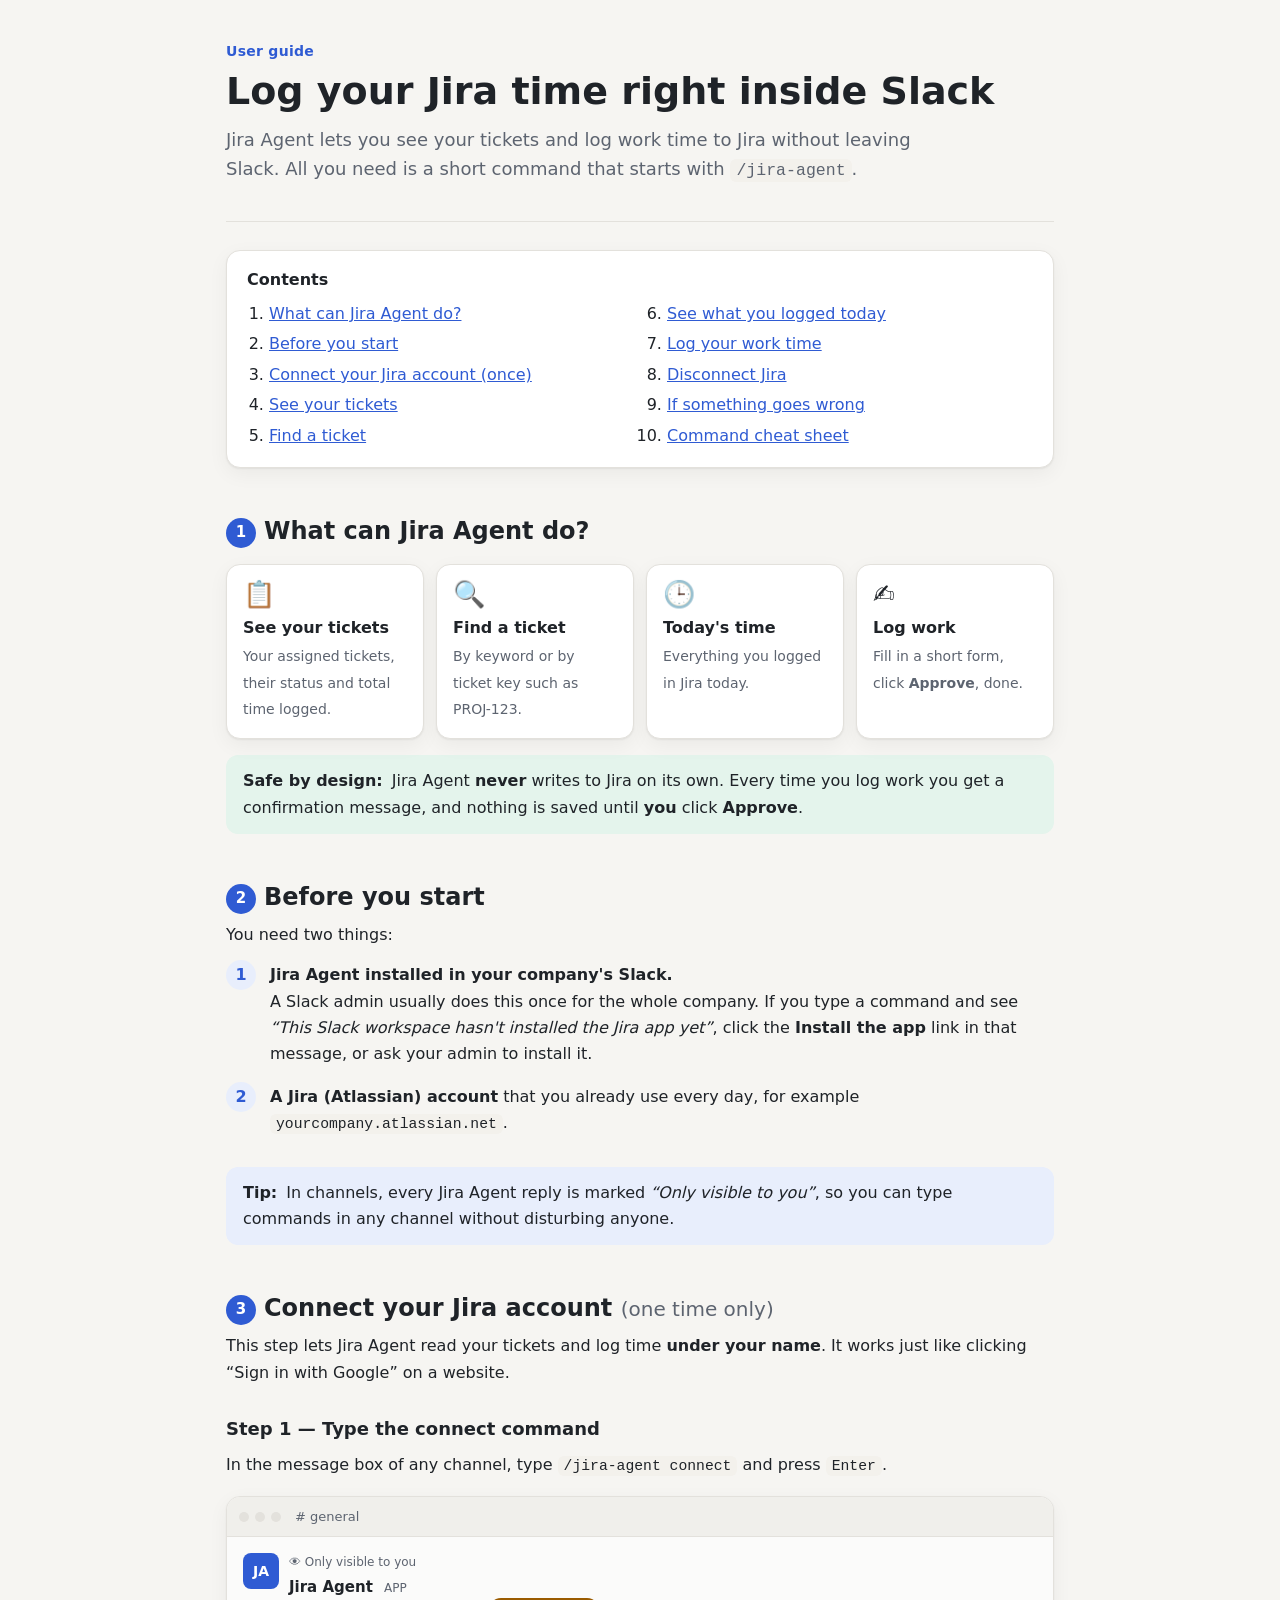
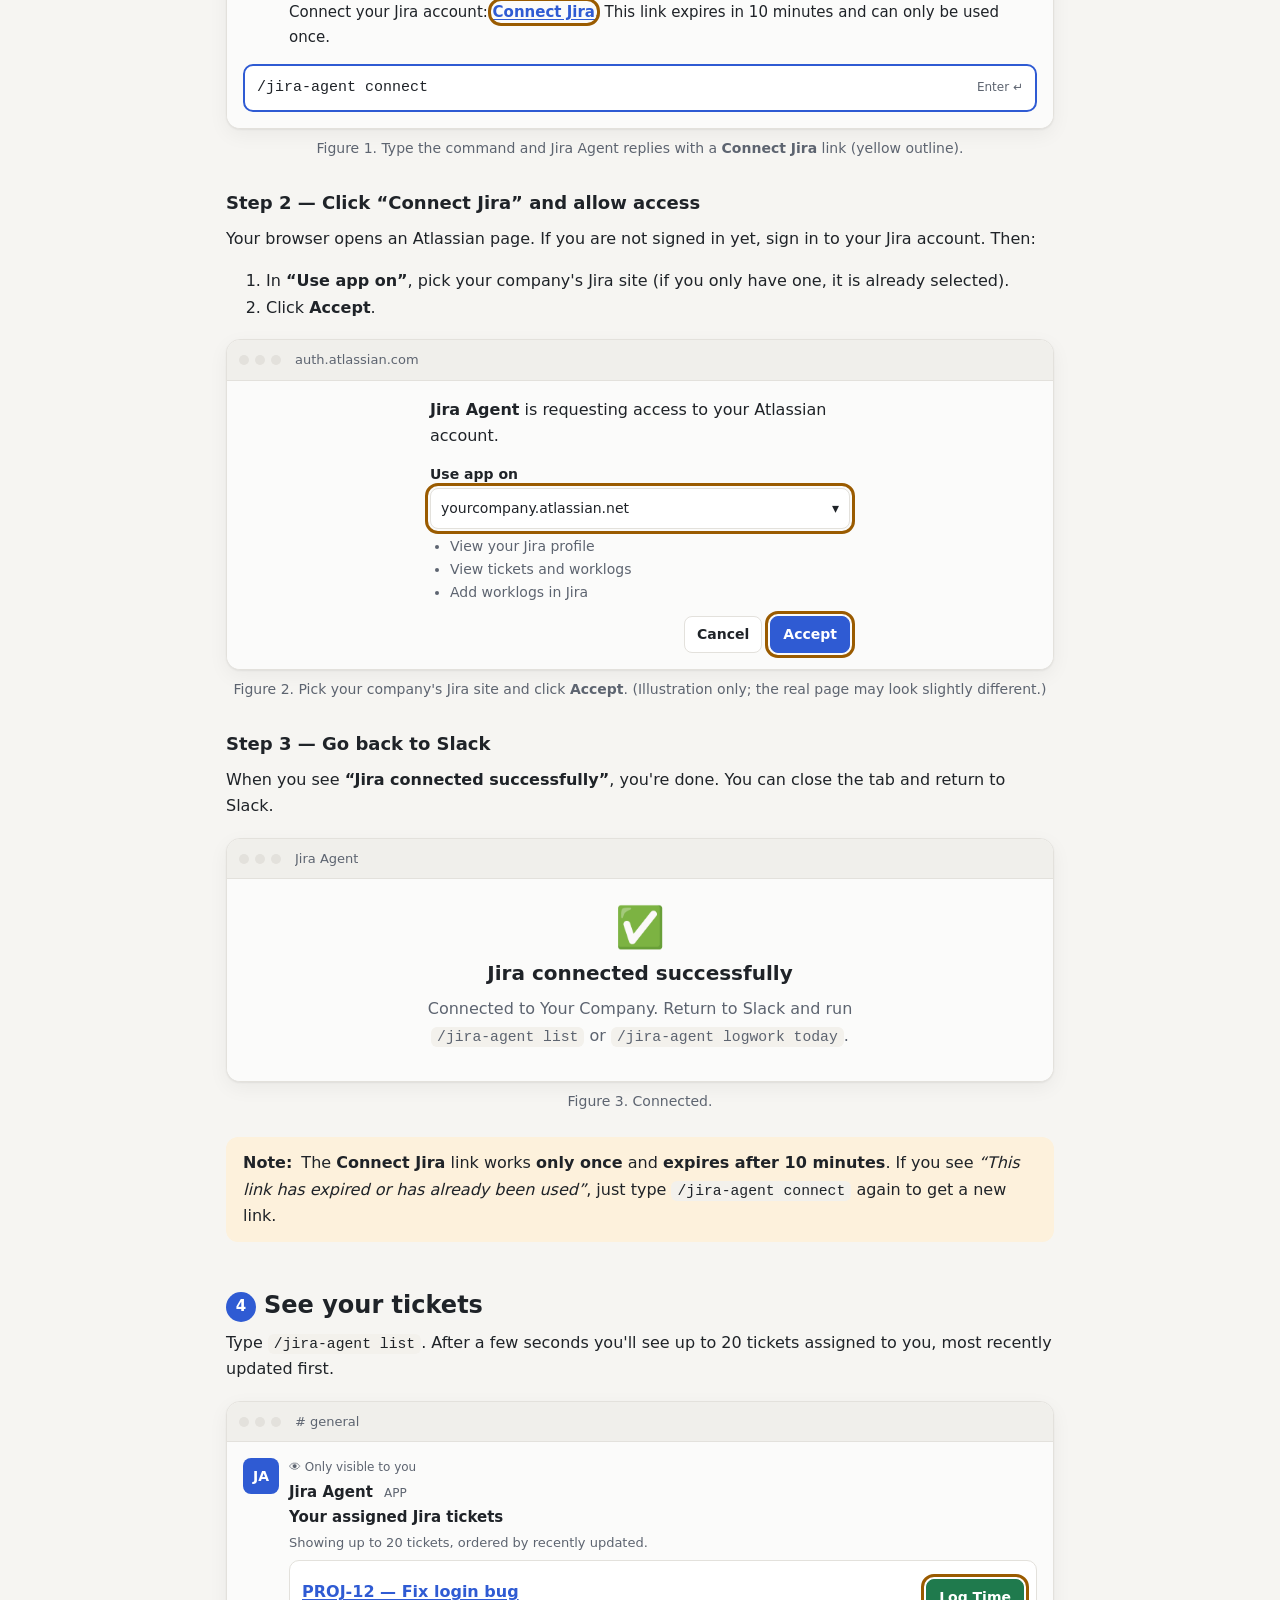
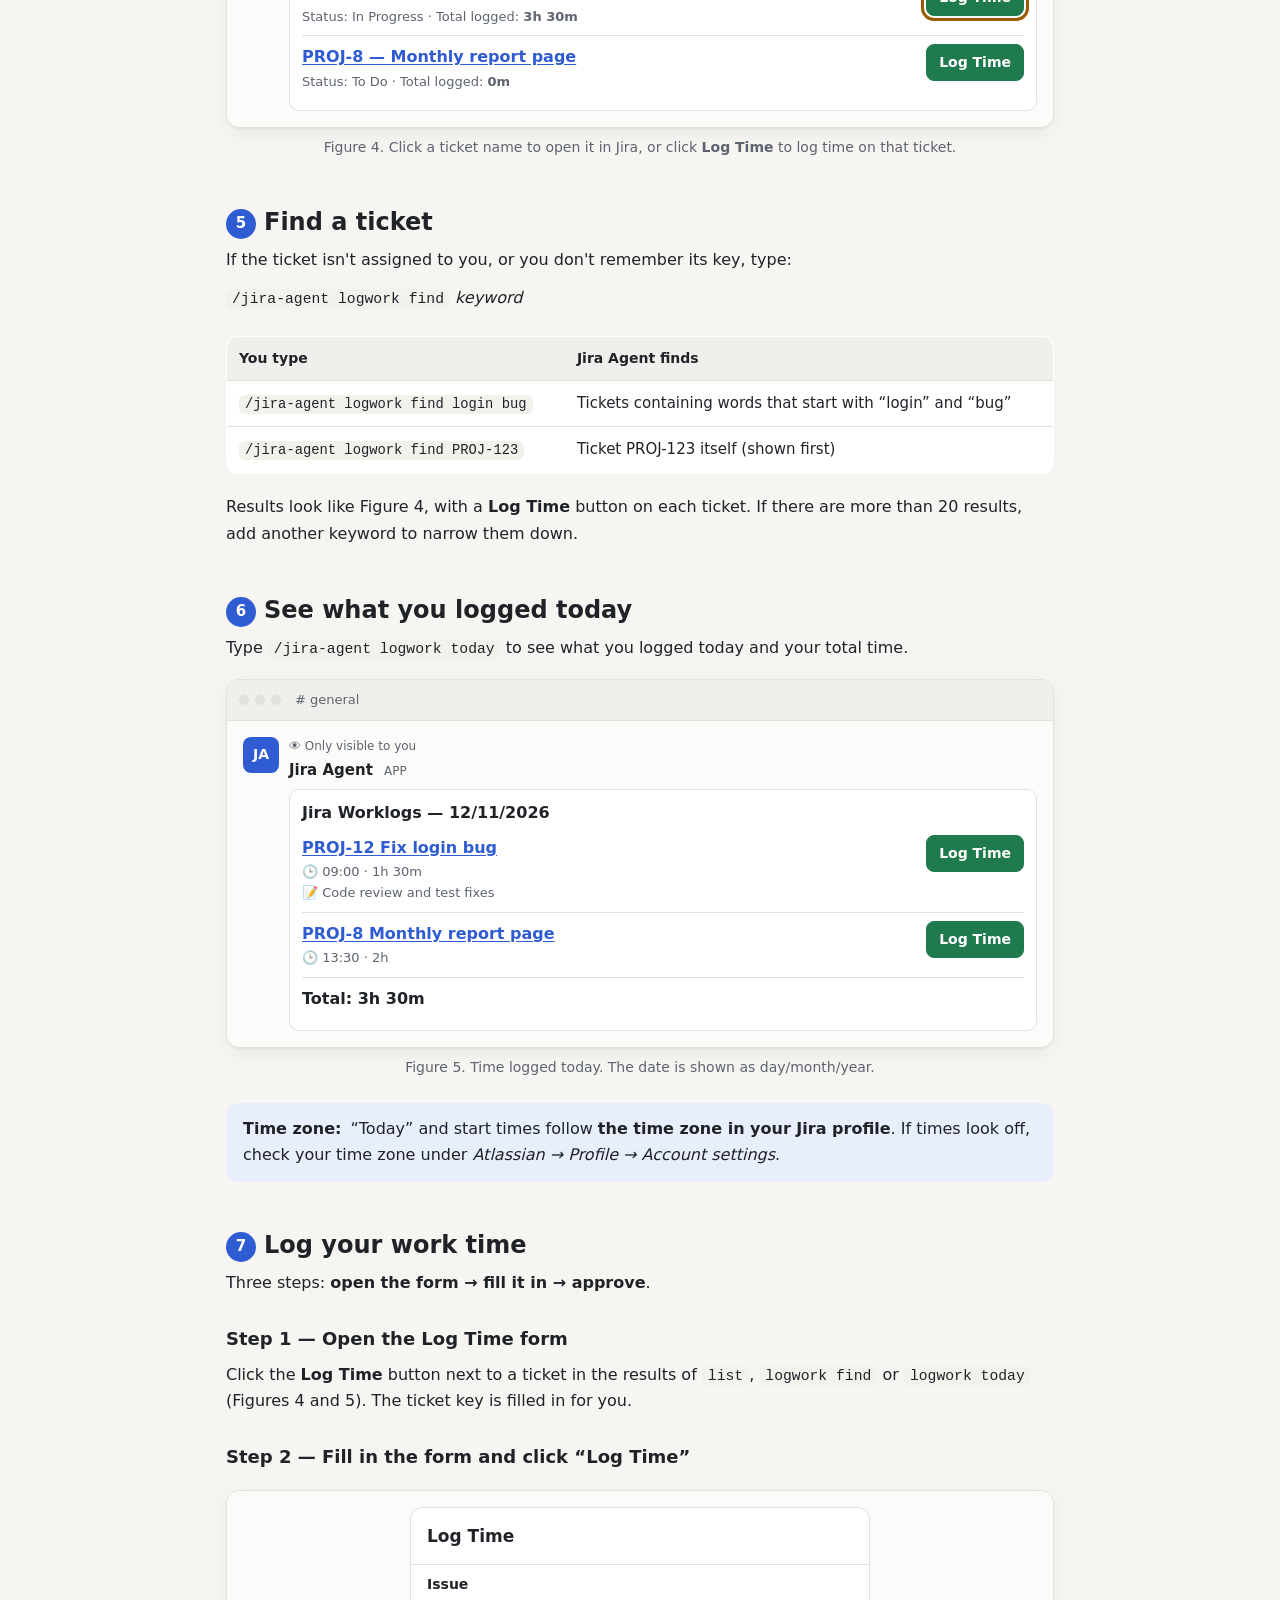
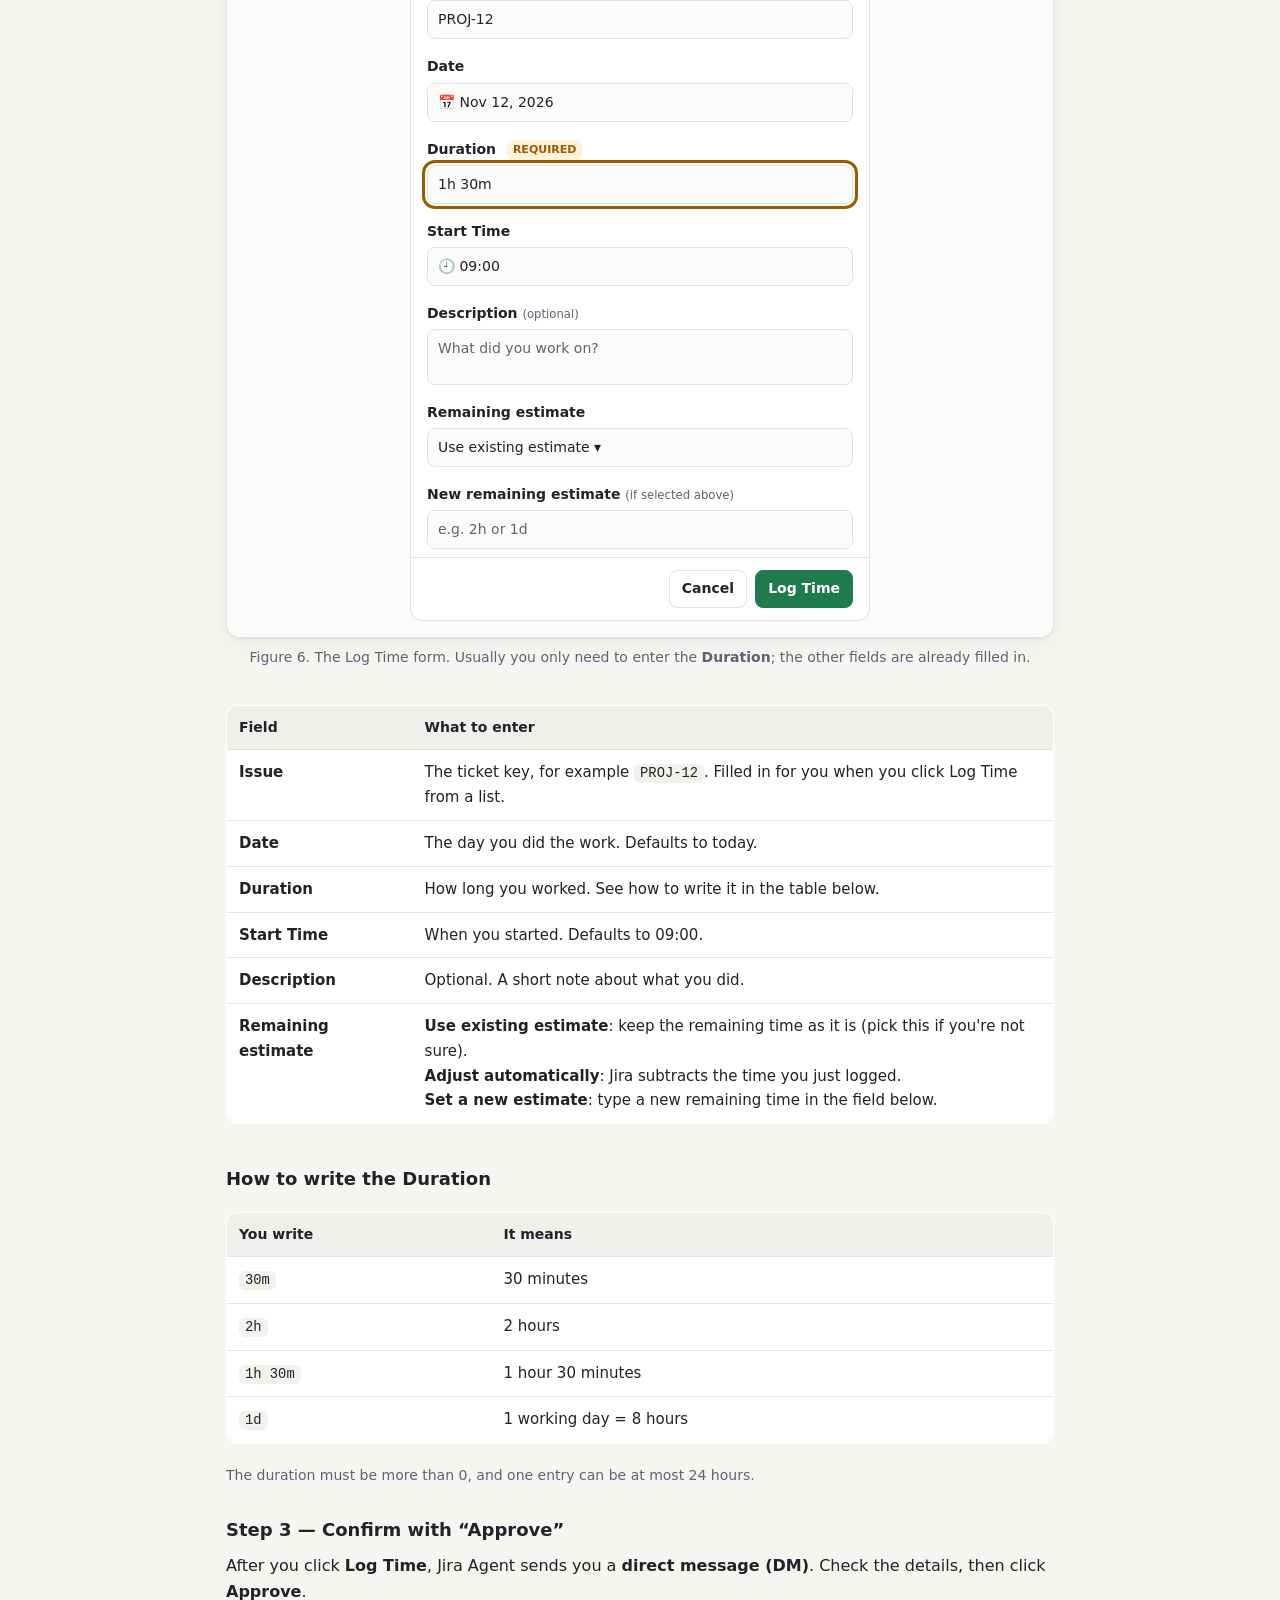
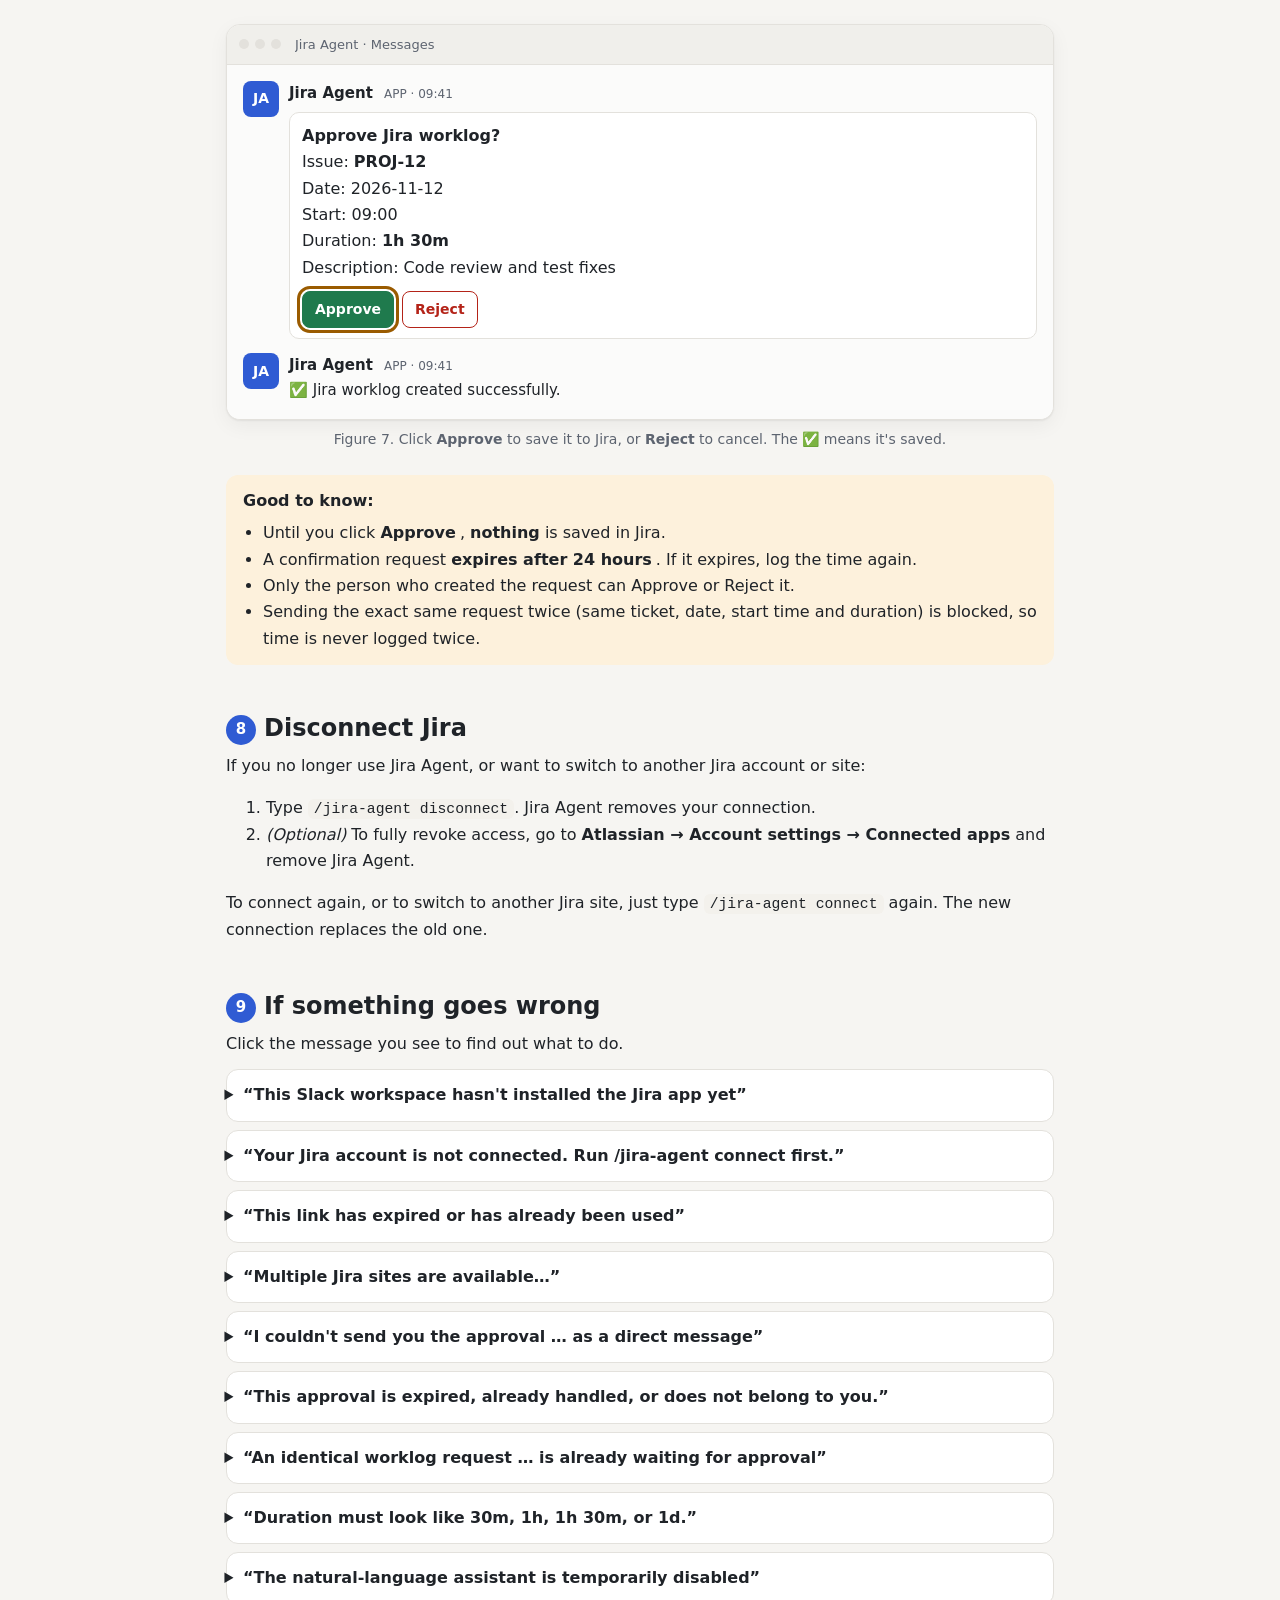
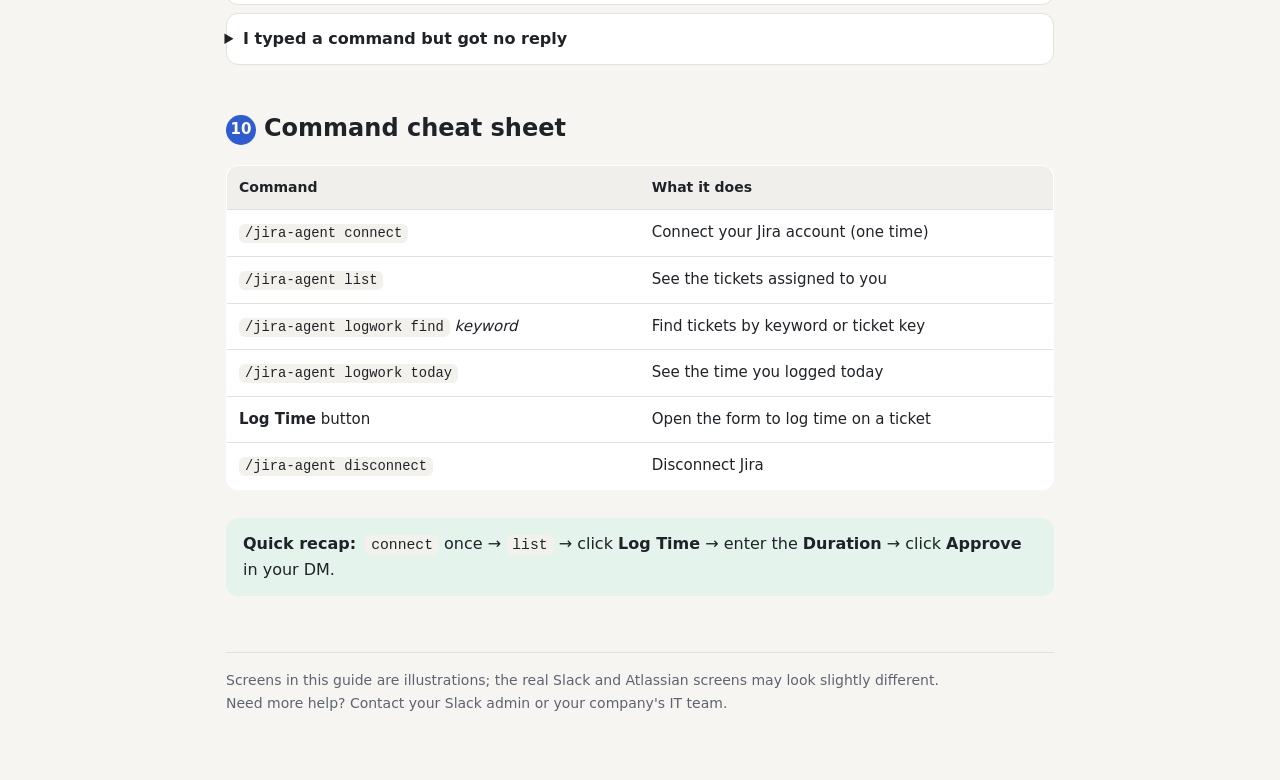
==== index.html @ 1634d181 "change file name" ====
<!doctype html>
<html lang="en">
<head>
<meta charset="utf-8">
<meta name="viewport" content="width=device-width, initial-scale=1">
<title>Jira Agent Guide</title>
<style>
  :root {
    --bg: #f6f5f2; --paper: #ffffff; --ink: #1f2328; --muted: #5d6470; --line: #e3e1dc;
    --accent: #2f5bd3; --accent-ink: #ffffff; --accent-soft: #e8eefc;
    --ok: #1f7a4d; --ok-soft: #e4f4ec; --warn: #9a5b00; --warn-soft: #fdf1dc; --bad: #b42318; --bad-soft: #fde8e6;
    --screen: #fbfbfa; --chip: #f0efeb; --code: #f3f1ec; --shadow: 0 1px 2px rgba(0,0,0,.06), 0 6px 20px rgba(0,0,0,.05);
  }
  @media (prefers-color-scheme: dark) {
    :root:not([data-theme="light"]) {
      --bg: #15171a; --paper: #1d2024; --ink: #e8e6e3; --muted: #a3a8b0; --line: #30343a;
      --accent: #7b9cff; --accent-ink: #0f1420; --accent-soft: #232c45;
      --ok: #5fcf96; --ok-soft: #1c3329; --warn: #f0b860; --warn-soft: #3a2e1a; --bad: #ff8a80; --bad-soft: #3d2120;
      --screen: #24272c; --chip: #2a2e34; --code: #2a2d33; --shadow: none;
    }
  }
  :root[data-theme="dark"] {
    --bg: #15171a; --paper: #1d2024; --ink: #e8e6e3; --muted: #a3a8b0; --line: #30343a;
    --accent: #7b9cff; --accent-ink: #0f1420; --accent-soft: #232c45;
    --ok: #5fcf96; --ok-soft: #1c3329; --warn: #f0b860; --warn-soft: #3a2e1a; --bad: #ff8a80; --bad-soft: #3d2120;
    --screen: #24272c; --chip: #2a2e34; --code: #2a2d33; --shadow: none;
  }
  * { box-sizing: border-box; }
  html { -webkit-text-size-adjust: 100%; }
  body {
    margin: 0; background: var(--bg); color: var(--ink);
    font: 16px/1.65 system-ui, -apple-system, "Segoe UI", Roboto, "Helvetica Neue", Arial, sans-serif;
  }
  .wrap { max-width: 860px; margin: 0 auto; padding: 32px 16px 64px; }
  header.hero { padding: 8px 0 24px; border-bottom: 1px solid var(--line); margin-bottom: 28px; }
  .eyebrow { color: var(--accent); font-weight: 600; font-size: 14px; letter-spacing: .02em; }
  h1 { font-size: clamp(28px, 5vw, 38px); line-height: 1.2; margin: 6px 0 10px; }
  h2 { font-size: 24px; line-height: 1.3; margin: 48px 0 8px; scroll-margin-top: 16px; }
  h3 { font-size: 18px; margin: 28px 0 6px; }
  p { margin: 8px 0 12px; }
  .lead { font-size: 18px; color: var(--muted); max-width: 62ch; }
  a { color: var(--accent); }
  code, kbd {
    font-family: ui-monospace, SFMono-Regular, Consolas, "Liberation Mono", monospace; font-size: .92em;
    background: var(--code); padding: 2px 6px; border-radius: 6px; white-space: nowrap;
  }
  .num { display: inline-grid; place-items: center; width: 30px; height: 30px; border-radius: 50%;
         background: var(--accent); color: var(--accent-ink); font-weight: 700; font-size: 15px; margin-right: 8px;
         vertical-align: 2px; }

  /* table of contents */
  nav.toc { background: var(--paper); border: 1px solid var(--line); border-radius: 14px; padding: 16px 20px; box-shadow: var(--shadow); }
  nav.toc strong { display: block; margin-bottom: 6px; }
  nav.toc ol { margin: 0; padding-left: 22px; columns: 2; column-gap: 32px; }
  nav.toc li { break-inside: avoid; padding: 2px 0; }
  @media (max-width: 600px) { nav.toc ol { columns: 1; } }

  /* feature cards */
  .cards { display: grid; grid-template-columns: repeat(auto-fit, minmax(180px, 1fr)); gap: 12px; margin: 16px 0; }
  .card { background: var(--paper); border: 1px solid var(--line); border-radius: 14px; padding: 16px; box-shadow: var(--shadow); }
  .card .ico { font-size: 26px; line-height: 1; }
  .card b { display: block; margin: 8px 0 2px; }
  .card span { color: var(--muted); font-size: 14px; }

  /* steps */
  .steps { list-style: none; padding: 0; margin: 12px 0; counter-reset: s; }
  .steps > li { counter-increment: s; position: relative; padding: 2px 0 14px 44px; }
  .steps > li::before { content: counter(s); position: absolute; left: 0; top: 0; width: 30px; height: 30px; border-radius: 50%;
    display: grid; place-items: center; background: var(--accent-soft); color: var(--accent); font-weight: 700; }

  /* callouts */
  .note { border-radius: 12px; padding: 12px 16px; margin: 16px 0; border: 1px solid transparent; }
  .note.tip { background: var(--accent-soft); }
  .note.ok { background: var(--ok-soft); }
  .note.warn { background: var(--warn-soft); }
  .note b:first-child { margin-right: 4px; }

  /* figure frame */
  figure { margin: 18px 0 24px; }
  figcaption { color: var(--muted); font-size: 14px; margin-top: 8px; text-align: center; }
  .screen { background: var(--paper); border: 1px solid var(--line); border-radius: 14px; overflow: hidden; box-shadow: var(--shadow); }
  .bar { display: flex; align-items: center; gap: 6px; padding: 9px 12px; background: var(--chip); border-bottom: 1px solid var(--line);
         font-size: 13px; color: var(--muted); }
  .bar i { width: 10px; height: 10px; border-radius: 50%; background: var(--line); display: inline-block; }
  .bar .title { margin-left: 8px; overflow: hidden; text-overflow: ellipsis; white-space: nowrap; }
  .body { padding: 16px; background: var(--screen); }

  /* chat mock */
  .msg { display: flex; gap: 10px; margin: 0 0 14px; }
  .msg:last-child { margin-bottom: 0; }
  .avatar { flex: 0 0 36px; height: 36px; border-radius: 8px; display: grid; place-items: center; font-weight: 700; font-size: 14px; }
  .avatar.me { background: #f4d7b5; color: #6b3d0b; }
  .avatar.bot { background: var(--accent); color: var(--accent-ink); }
  .msg .who { font-weight: 700; font-size: 15px; }
  .msg .who small { font-weight: 400; color: var(--muted); margin-left: 6px; font-size: 12px; }
  .msg .txt { font-size: 15px; overflow-wrap: anywhere; }
  .only-you { font-size: 12px; color: var(--muted); margin-bottom: 2px; }
  .blk { background: var(--paper); border: 1px solid var(--line); border-radius: 10px; padding: 10px 12px; margin-top: 6px; }
  .row { display: flex; align-items: flex-start; justify-content: space-between; gap: 12px; padding: 8px 0; border-top: 1px solid var(--line); }
  .row:first-of-type { border-top: 0; }
  .row .meta { color: var(--muted); font-size: 13px; }
  .link { color: var(--accent); font-weight: 600; text-decoration: underline; text-underline-offset: 2px; }
  .btn { display: inline-block; border-radius: 8px; padding: 6px 12px; font-size: 14px; font-weight: 600; white-space: nowrap;
         border: 1px solid var(--line); background: var(--paper); color: var(--ink); }
  .btn.primary { background: var(--ok); border-color: var(--ok); color: #fff; }
  .btn.blue { background: var(--accent); border-color: var(--accent); color: var(--accent-ink); }
  .btn.danger { color: var(--bad); border-color: var(--bad); background: transparent; }
  .composer { margin-top: 14px; border: 2px solid var(--accent); border-radius: 10px; padding: 10px 12px; font-family: ui-monospace, Consolas, monospace;
              font-size: 15px; background: var(--paper); display: flex; justify-content: space-between; align-items: center; gap: 8px; }
  .composer .send { font-family: system-ui, sans-serif; font-size: 12px; color: var(--muted); white-space: nowrap; }
  .hl { outline: 3px solid var(--warn); outline-offset: 2px; border-radius: 8px; }

  /* modal mock */
  .modal { max-width: 460px; margin: 0 auto; background: var(--paper); border: 1px solid var(--line); border-radius: 12px; overflow: hidden; }
  .modal h4 { margin: 0; padding: 14px 16px; border-bottom: 1px solid var(--line); font-size: 17px; }
  .modal .f { padding: 8px 16px; }
  .modal label { display: block; font-weight: 600; font-size: 14px; margin-bottom: 4px; }
  .modal label small { font-weight: 400; color: var(--muted); }
  .input { border: 1px solid var(--line); border-radius: 8px; padding: 7px 10px; font-size: 14px; background: var(--screen); min-height: 36px; }
  .input.ph { color: var(--muted); }
  .input.area { min-height: 56px; }
  .modal .foot { display: flex; justify-content: flex-end; gap: 8px; padding: 12px 16px; border-top: 1px solid var(--line); }
  .tag { display: inline-block; font-size: 11px; font-weight: 700; color: var(--warn); background: var(--warn-soft); border-radius: 6px; padding: 1px 6px; margin-left: 6px; vertical-align: 1px; }

  /* web page mock */
  .page { text-align: center; padding: 28px 16px; }
  .page .big { font-size: 40px; line-height: 1; }
  .page h5 { font-size: 20px; margin: 10px 0 6px; }
  .page p { color: var(--muted); margin: 4px auto; max-width: 42ch; }
  .consent { max-width: 420px; margin: 0 auto; text-align: left; }
  .consent ul { margin: 6px 0 12px; padding-left: 20px; font-size: 14px; color: var(--muted); }
  .select { border: 1px solid var(--line); border-radius: 8px; padding: 8px 10px; background: var(--paper); display: flex; justify-content: space-between; font-size: 14px; }

  /* tables */
  .tbl { width: 100%; border-collapse: collapse; margin: 12px 0; background: var(--paper); border-radius: 12px; overflow: hidden;
         border: 1px solid var(--line); font-size: 15px; }
  .tbl th, .tbl td { text-align: left; padding: 10px 12px; border-bottom: 1px solid var(--line); vertical-align: top; }
  .tbl th { background: var(--chip); font-size: 14px; }
  .tbl tr:last-child td { border-bottom: 0; }
  .scroll { overflow-x: auto; }
  @media (max-width: 600px) {
    .tbl.stack thead { display: none; }
    .tbl.stack, .tbl.stack tbody, .tbl.stack tr, .tbl.stack td { display: block; width: 100%; }
    .tbl.stack tr { border-bottom: 1px solid var(--line); padding: 6px 0; }
    .tbl.stack td { border: 0; padding: 4px 12px; }
    .tbl.stack td::before { content: attr(data-l); display: block; font-size: 12px; color: var(--muted); font-weight: 600; }
  }

  details { background: var(--paper); border: 1px solid var(--line); border-radius: 12px; padding: 0 16px; margin: 8px 0; }
  details summary { cursor: pointer; padding: 12px 0; font-weight: 600; list-style-position: outside; }
  details[open] summary { border-bottom: 1px solid var(--line); margin-bottom: 8px; }
  details > :last-child { margin-bottom: 14px; }

  footer { margin-top: 56px; padding-top: 16px; border-top: 1px solid var(--line); color: var(--muted); font-size: 14px; }

  @media print {
    body { background: #fff; }
    .screen, .card, nav.toc, details, .tbl { box-shadow: none; }
    h2 { break-before: auto; }
    figure, .note, details { break-inside: avoid; }
    details { display: block; }
  }
</style>
</head>
<body>
<div class="wrap">

<header class="hero">
  <div class="eyebrow">User guide</div>
  <h1>Log your Jira time right inside Slack</h1>
  <p class="lead">Jira Agent lets you see your tickets and log work time to Jira without leaving Slack. All you need is a short command that starts with <code>/jira-agent</code>.</p>
</header>

<nav class="toc" aria-label="Contents">
  <strong>Contents</strong>
  <ol>
    <li><a href="#what-it-does">What can Jira Agent do?</a></li>
    <li><a href="#before-you-start">Before you start</a></li>
    <li><a href="#connect">Connect your Jira account (once)</a></li>
    <li><a href="#my-tickets">See your tickets</a></li>
    <li><a href="#find-tickets">Find a ticket</a></li>
    <li><a href="#today">See what you logged today</a></li>
    <li><a href="#log-time">Log your work time</a></li>
    <li><a href="#disconnect">Disconnect Jira</a></li>
    <li><a href="#troubleshooting">If something goes wrong</a></li>
    <li><a href="#cheat-sheet">Command cheat sheet</a></li>
  </ol>
</nav>

<!-- 1 -->
<h2 id="what-it-does"><span class="num">1</span>What can Jira Agent do?</h2>
<div class="cards">
  <div class="card"><div class="ico">📋</div><b>See your tickets</b><span>Your assigned tickets, their status and total time logged.</span></div>
  <div class="card"><div class="ico">🔍</div><b>Find a ticket</b><span>By keyword or by ticket key such as PROJ-123.</span></div>
  <div class="card"><div class="ico">🕒</div><b>Today's time</b><span>Everything you logged in Jira today.</span></div>
  <div class="card"><div class="ico">✍️</div><b>Log work</b><span>Fill in a short form, click <b style="display:inline">Approve</b>, done.</span></div>
</div>
<div class="note ok"><b>Safe by design:</b> Jira Agent <b>never</b> writes to Jira on its own. Every time you log work you get a confirmation message, and nothing is saved until <b>you</b> click <b>Approve</b>.</div>

<!-- 2 -->
<h2 id="before-you-start"><span class="num">2</span>Before you start</h2>
<p>You need two things:</p>
<ul class="steps">
  <li><b>Jira Agent installed in your company's Slack.</b><br>A Slack admin usually does this once for the whole company. If you type a command and see <i>“This Slack workspace hasn't installed the Jira app yet”</i>, click the <b>Install the app</b> link in that message, or ask your admin to install it.</li>
  <li><b>A Jira (Atlassian) account</b> that you already use every day, for example <code>yourcompany.atlassian.net</code>.</li>
</ul>
<div class="note tip"><b>Tip:</b> In channels, every Jira Agent reply is marked <i>“Only visible to you”</i>, so you can type commands in any channel without disturbing anyone.</div>

<!-- 3 -->
<h2 id="connect"><span class="num">3</span>Connect your Jira account <small style="font-weight:400;color:var(--muted)">(one time only)</small></h2>
<p>This step lets Jira Agent read your tickets and log time <b>under your name</b>. It works just like clicking “Sign in with Google” on a website.</p>

<h3>Step 1 — Type the connect command</h3>
<p>In the message box of any channel, type <code>/jira-agent connect</code> and press <kbd>Enter</kbd>.</p>
<figure>
  <div class="screen" role="img" aria-label="Slack screen: typing /jira-agent connect and receiving a Connect Jira link">
    <div class="bar"><i></i><i></i><i></i><span class="title"># general</span></div>
    <div class="body">
      <div class="msg">
        <div class="avatar bot">JA</div>
        <div>
          <div class="only-you">👁 Only visible to you</div>
          <div class="who">Jira Agent <small>APP</small></div>
          <div class="txt">Connect your Jira account: <span class="link hl">Connect Jira</span>. This link expires in 10 minutes and can only be used once.</div>
        </div>
      </div>
      <div class="composer"><span>/jira-agent connect</span><span class="send">Enter ↵</span></div>
    </div>
  </div>
  <figcaption>Figure 1. Type the command and Jira Agent replies with a <b>Connect Jira</b> link (yellow outline).</figcaption>
</figure>

<h3>Step 2 — Click “Connect Jira” and allow access</h3>
<p>Your browser opens an Atlassian page. If you are not signed in yet, sign in to your Jira account. Then:</p>
<ol>
  <li>In <b>“Use app on”</b>, pick your company's Jira site (if you only have one, it is already selected).</li>
  <li>Click <b>Accept</b>.</li>
</ol>
<figure>
  <div class="screen" role="img" aria-label="Atlassian permission page with a Jira site picker and an Accept button">
    <div class="bar"><i></i><i></i><i></i><span class="title">auth.atlassian.com</span></div>
    <div class="body">
      <div class="consent">
        <p style="margin-top:0"><b>Jira Agent</b> is requesting access to your Atlassian account.</p>
        <label style="font-size:14px;font-weight:600">Use app on</label>
        <div class="select hl"><span>yourcompany.atlassian.net</span><span>▾</span></div>
        <ul>
          <li>View your Jira profile</li>
          <li>View tickets and worklogs</li>
          <li>Add worklogs in Jira</li>
        </ul>
        <div style="display:flex;justify-content:flex-end;gap:8px"><span class="btn">Cancel</span><span class="btn blue hl">Accept</span></div>
      </div>
    </div>
  </div>
  <figcaption>Figure 2. Pick your company's Jira site and click <b>Accept</b>. (Illustration only; the real page may look slightly different.)</figcaption>
</figure>

<h3>Step 3 — Go back to Slack</h3>
<p>When you see <b>“Jira connected successfully”</b>, you're done. You can close the tab and return to Slack.</p>
<figure>
  <div class="screen" role="img" aria-label="Page confirming that Jira is connected">
    <div class="bar"><i></i><i></i><i></i><span class="title">Jira Agent</span></div>
    <div class="body page">
      <div class="big">✅</div>
      <h5>Jira connected successfully</h5>
      <p>Connected to Your Company. Return to Slack and run <code>/jira-agent list</code> or <code>/jira-agent logwork today</code>.</p>
    </div>
  </div>
  <figcaption>Figure 3. Connected.</figcaption>
</figure>
<div class="note warn"><b>Note:</b> The <b>Connect Jira</b> link works <b>only once</b> and <b>expires after 10 minutes</b>. If you see <i>“This link has expired or has already been used”</i>, just type <code>/jira-agent connect</code> again to get a new link.</div>

<!-- 4 -->
<h2 id="my-tickets"><span class="num">4</span>See your tickets</h2>
<p>Type <code>/jira-agent list</code>. After a few seconds you'll see up to 20 tickets assigned to you, most recently updated first.</p>
<figure>
  <div class="screen" role="img" aria-label="List of assigned tickets, each with a Log Time button">
    <div class="bar"><i></i><i></i><i></i><span class="title"># general</span></div>
    <div class="body">
      <div class="msg">
        <div class="avatar bot">JA</div>
        <div style="flex:1;min-width:0">
          <div class="only-you">👁 Only visible to you</div>
          <div class="who">Jira Agent <small>APP</small></div>
          <div class="txt"><b>Your assigned Jira tickets</b><br><span class="meta" style="color:var(--muted);font-size:13px">Showing up to 20 tickets, ordered by recently updated.</span></div>
          <div class="blk">
            <div class="row"><div><span class="link">PROJ-12 — Fix login bug</span><div class="meta">Status: In Progress · Total logged: <b>3h 30m</b></div></div><span class="btn primary hl">Log Time</span></div>
            <div class="row"><div><span class="link">PROJ-8 — Monthly report page</span><div class="meta">Status: To Do · Total logged: <b>0m</b></div></div><span class="btn primary">Log Time</span></div>
          </div>
        </div>
      </div>
    </div>
  </div>
  <figcaption>Figure 4. Click a ticket name to open it in Jira, or click <b>Log Time</b> to log time on that ticket.</figcaption>
</figure>

<!-- 5 -->
<h2 id="find-tickets"><span class="num">5</span>Find a ticket</h2>
<p>If the ticket isn't assigned to you, or you don't remember its key, type:</p>
<p><code>/jira-agent logwork find</code> <i>keyword</i></p>
<div class="scroll"><table class="tbl stack">
  <thead><tr><th>You type</th><th>Jira Agent finds</th></tr></thead>
  <tbody>
    <tr><td data-l="You type"><code>/jira-agent logwork find login bug</code></td><td data-l="Jira Agent finds">Tickets containing words that start with “login” and “bug”</td></tr>
    <tr><td data-l="You type"><code>/jira-agent logwork find PROJ-123</code></td><td data-l="Jira Agent finds">Ticket PROJ-123 itself (shown first)</td></tr>
  </tbody>
</table></div>
<p>Results look like Figure 4, with a <b>Log Time</b> button on each ticket. If there are more than 20 results, add another keyword to narrow them down.</p>

<!-- 6 -->
<h2 id="today"><span class="num">6</span>See what you logged today</h2>
<p>Type <code>/jira-agent logwork today</code> to see what you logged today and your total time.</p>
<figure>
  <div class="screen" role="img" aria-label="Today's worklogs with start time, duration and total">
    <div class="bar"><i></i><i></i><i></i><span class="title"># general</span></div>
    <div class="body">
      <div class="msg">
        <div class="avatar bot">JA</div>
        <div style="flex:1;min-width:0">
          <div class="only-you">👁 Only visible to you</div>
          <div class="who">Jira Agent <small>APP</small></div>
          <div class="blk">
            <b>Jira Worklogs — 12/11/2026</b>
            <div class="row"><div><span class="link">PROJ-12 Fix login bug</span><div class="meta">🕒 09:00 · 1h 30m<br>📝 Code review and test fixes</div></div><span class="btn primary">Log Time</span></div>
            <div class="row"><div><span class="link">PROJ-8 Monthly report page</span><div class="meta">🕒 13:30 · 2h</div></div><span class="btn primary">Log Time</span></div>
            <div class="row"><b>Total: 3h 30m</b></div>
          </div>
        </div>
      </div>
    </div>
  </div>
  <figcaption>Figure 5. Time logged today. The date is shown as day/month/year.</figcaption>
</figure>
<div class="note tip"><b>Time zone:</b> “Today” and start times follow <b>the time zone in your Jira profile</b>. If times look off, check your time zone under <i>Atlassian → Profile → Account settings</i>.</div>

<!-- 7 -->
<h2 id="log-time"><span class="num">7</span>Log your work time</h2>
<p>Three steps: <b>open the form → fill it in → approve</b>.</p>

<h3>Step 1 — Open the Log Time form</h3>
<p>Click the <b>Log Time</b> button next to a ticket in the results of <code>list</code>, <code>logwork find</code> or <code>logwork today</code> (Figures 4 and 5). The ticket key is filled in for you.</p>

<h3>Step 2 — Fill in the form and click “Log Time”</h3>
<figure>
  <div class="screen" role="img" aria-label="Log Time form with Issue, Date, Duration, Start Time, Description and Remaining estimate fields">
    <div class="body">
      <div class="modal">
        <h4>Log Time</h4>
        <div class="f"><label>Issue</label><div class="input">PROJ-12</div></div>
        <div class="f"><label>Date</label><div class="input">📅 Nov 12, 2026</div></div>
        <div class="f"><label>Duration <span class="tag">REQUIRED</span></label><div class="input hl">1h 30m</div></div>
        <div class="f"><label>Start Time</label><div class="input">🕘 09:00</div></div>
        <div class="f"><label>Description <small>(optional)</small></label><div class="input area ph">What did you work on?</div></div>
        <div class="f"><label>Remaining estimate</label><div class="input">Use existing estimate ▾</div></div>
        <div class="f"><label>New remaining estimate <small>(if selected above)</small></label><div class="input ph">e.g. 2h or 1d</div></div>
        <div class="foot"><span class="btn">Cancel</span><span class="btn primary">Log Time</span></div>
      </div>
    </div>
  </div>
  <figcaption>Figure 6. The Log Time form. Usually you only need to enter the <b>Duration</b>; the other fields are already filled in.</figcaption>
</figure>

<div class="scroll"><table class="tbl stack">
  <thead><tr><th>Field</th><th>What to enter</th></tr></thead>
  <tbody>
    <tr><td data-l="Field"><b>Issue</b></td><td data-l="What to enter">The ticket key, for example <code>PROJ-12</code>. Filled in for you when you click Log Time from a list.</td></tr>
    <tr><td data-l="Field"><b>Date</b></td><td data-l="What to enter">The day you did the work. Defaults to today.</td></tr>
    <tr><td data-l="Field"><b>Duration</b></td><td data-l="What to enter">How long you worked. See how to write it in the table below.</td></tr>
    <tr><td data-l="Field"><b>Start Time</b></td><td data-l="What to enter">When you started. Defaults to 09:00.</td></tr>
    <tr><td data-l="Field"><b>Description</b></td><td data-l="What to enter">Optional. A short note about what you did.</td></tr>
    <tr><td data-l="Field"><b>Remaining estimate</b></td><td data-l="What to enter">
      <b>Use existing estimate</b>: keep the remaining time as it is (pick this if you're not sure).<br>
      <b>Adjust automatically</b>: Jira subtracts the time you just logged.<br>
      <b>Set a new estimate</b>: type a new remaining time in the field below.</td></tr>
  </tbody>
</table></div>

<h3>How to write the Duration</h3>
<div class="scroll"><table class="tbl">
  <thead><tr><th>You write</th><th>It means</th></tr></thead>
  <tbody>
    <tr><td><code>30m</code></td><td>30 minutes</td></tr>
    <tr><td><code>2h</code></td><td>2 hours</td></tr>
    <tr><td><code>1h 30m</code></td><td>1 hour 30 minutes</td></tr>
    <tr><td><code>1d</code></td><td>1 working day = 8 hours</td></tr>
  </tbody>
</table></div>
<p style="color:var(--muted);font-size:14px">The duration must be more than 0, and one entry can be at most 24 hours.</p>

<h3>Step 3 — Confirm with “Approve”</h3>
<p>After you click <b>Log Time</b>, Jira Agent sends you a <b>direct message (DM)</b>. Check the details, then click <b>Approve</b>.</p>
<figure>
  <div class="screen" role="img" aria-label="Direct message asking to approve a worklog, with Approve and Reject buttons">
    <div class="bar"><i></i><i></i><i></i><span class="title">Jira Agent · Messages</span></div>
    <div class="body">
      <div class="msg">
        <div class="avatar bot">JA</div>
        <div style="flex:1;min-width:0">
          <div class="who">Jira Agent <small>APP · 09:41</small></div>
          <div class="blk">
            <b>Approve Jira worklog?</b><br>
            Issue: <b>PROJ-12</b><br>Date: 2026-11-12<br>Start: 09:00<br>Duration: <b>1h 30m</b><br>Description: Code review and test fixes
            <div style="margin-top:10px;display:flex;gap:8px;flex-wrap:wrap"><span class="btn primary hl">Approve</span><span class="btn danger">Reject</span></div>
          </div>
        </div>
      </div>
      <div class="msg">
        <div class="avatar bot">JA</div>
        <div><div class="who">Jira Agent <small>APP · 09:41</small></div><div class="txt">✅ Jira worklog created successfully.</div></div>
      </div>
    </div>
  </div>
  <figcaption>Figure 7. Click <b>Approve</b> to save it to Jira, or <b>Reject</b> to cancel. The ✅ means it's saved.</figcaption>
</figure>
<div class="note warn"><b>Good to know:</b>
  <ul style="margin:6px 0 0;padding-left:20px">
    <li>Until you click <b>Approve</b>, <b>nothing</b> is saved in Jira.</li>
    <li>A confirmation request <b>expires after 24 hours</b>. If it expires, log the time again.</li>
    <li>Only the person who created the request can Approve or Reject it.</li>
    <li>Sending the exact same request twice (same ticket, date, start time and duration) is blocked, so time is never logged twice.</li>
  </ul>
</div>

<!-- 8 -->
<h2 id="disconnect"><span class="num">8</span>Disconnect Jira</h2>
<p>If you no longer use Jira Agent, or want to switch to another Jira account or site:</p>
<ol>
  <li>Type <code>/jira-agent disconnect</code>. Jira Agent removes your connection.</li>
  <li><i>(Optional)</i> To fully revoke access, go to <b>Atlassian → Account settings → Connected apps</b> and remove Jira Agent.</li>
</ol>
<p>To connect again, or to switch to another Jira site, just type <code>/jira-agent connect</code> again. The new connection replaces the old one.</p>

<!-- 9 -->
<h2 id="troubleshooting"><span class="num">9</span>If something goes wrong</h2>
<p>Click the message you see to find out what to do.</p>

<details>
  <summary>“This Slack workspace hasn't installed the Jira app yet”</summary>
  <p>Jira Agent is not installed in your company's Slack yet. Click <b>Install the app</b> in the message, or ask your Slack admin to install it. If your company requires admin approval for apps, wait for the admin to approve it.</p>
</details>
<details>
  <summary>“Your Jira account is not connected. Run /jira-agent connect first.”</summary>
  <p>You haven't connected Jira yet, or your connection was removed. Follow <a href="#connect">section 3</a> again.</p>
</details>
<details>
  <summary>“This link has expired or has already been used”</summary>
  <p>The Connect Jira link is older than 10 minutes or was already clicked. Type <code>/jira-agent connect</code> to get a new link, click it <b>once</b>, and finish within 10 minutes.</p>
</details>
<details>
  <summary>“Multiple Jira sites are available…”</summary>
  <p>Your Atlassian account has given Jira Agent access to more than one Jira site. Go to <b>Atlassian → Account settings → Connected apps</b>, remove Jira Agent from the sites you don't use, then connect again. If it still fails, contact support.</p>
</details>
<details>
  <summary>“I couldn't send you the approval … as a direct message”</summary>
  <p>Jira Agent couldn't send you a direct message, so <b>nothing was saved</b>. In Slack, open <b>Jira Agent</b> under <i>Apps</i> in the left sidebar, open the <b>Messages</b> tab to start the conversation, then log the time again. If you can't see a Messages tab, contact your admin.</p>
</details>
<details>
  <summary>“This approval is expired, already handled, or does not belong to you.”</summary>
  <p>The request is older than 24 hours, was already approved or rejected, or belongs to someone else. If needed, log the time again.</p>
</details>
<details>
  <summary>“An identical worklog request … is already waiting for approval”</summary>
  <p>You already sent this exact request. Find the earlier confirmation message in your DM with Jira Agent and click <b>Approve</b> there.</p>
</details>
<details>
  <summary>“Duration must look like 30m, 1h, 1h 30m, or 1d.”</summary>
  <p>The Duration field isn't written correctly. See <a href="#log-time">how to write the Duration</a>.</p>
</details>
<details>
  <summary>“The natural-language assistant is temporarily disabled”</summary>
  <p>You typed something that isn't one of the available commands. Use the commands in the <a href="#cheat-sheet">cheat sheet</a> below.</p>
</details>
<details>
  <summary>I typed a command but got no reply</summary>
  <p>Wait a few seconds and try again. Check that you typed <code>/jira-agent</code> exactly (with the hyphen). If it still doesn't work, contact support and tell them when you tried.</p>
</details>

<!-- 10 -->
<h2 id="cheat-sheet"><span class="num">10</span>Command cheat sheet</h2>
<div class="scroll"><table class="tbl stack">
  <thead><tr><th>Command</th><th>What it does</th></tr></thead>
  <tbody>
    <tr><td data-l="Command"><code>/jira-agent connect</code></td><td data-l="What it does">Connect your Jira account (one time)</td></tr>
    <tr><td data-l="Command"><code>/jira-agent list</code></td><td data-l="What it does">See the tickets assigned to you</td></tr>
    <tr><td data-l="Command"><code>/jira-agent logwork find</code> <i>keyword</i></td><td data-l="What it does">Find tickets by keyword or ticket key</td></tr>
    <tr><td data-l="Command"><code>/jira-agent logwork today</code></td><td data-l="What it does">See the time you logged today</td></tr>
    <tr><td data-l="Command"><b>Log Time</b> button</td><td data-l="What it does">Open the form to log time on a ticket</td></tr>
    <tr><td data-l="Command"><code>/jira-agent disconnect</code></td><td data-l="What it does">Disconnect Jira</td></tr>
  </tbody>
</table></div>

<div class="note ok"><b>Quick recap:</b> <code>connect</code> once → <code>list</code> → click <b>Log Time</b> → enter the <b>Duration</b> → click <b>Approve</b> in your DM.</div>

<footer>
  Screens in this guide are illustrations; the real Slack and Atlassian screens may look slightly different.<br>
  Need more help? Contact your Slack admin or your company's IT team.
</footer>

</div>
</body>
</html>
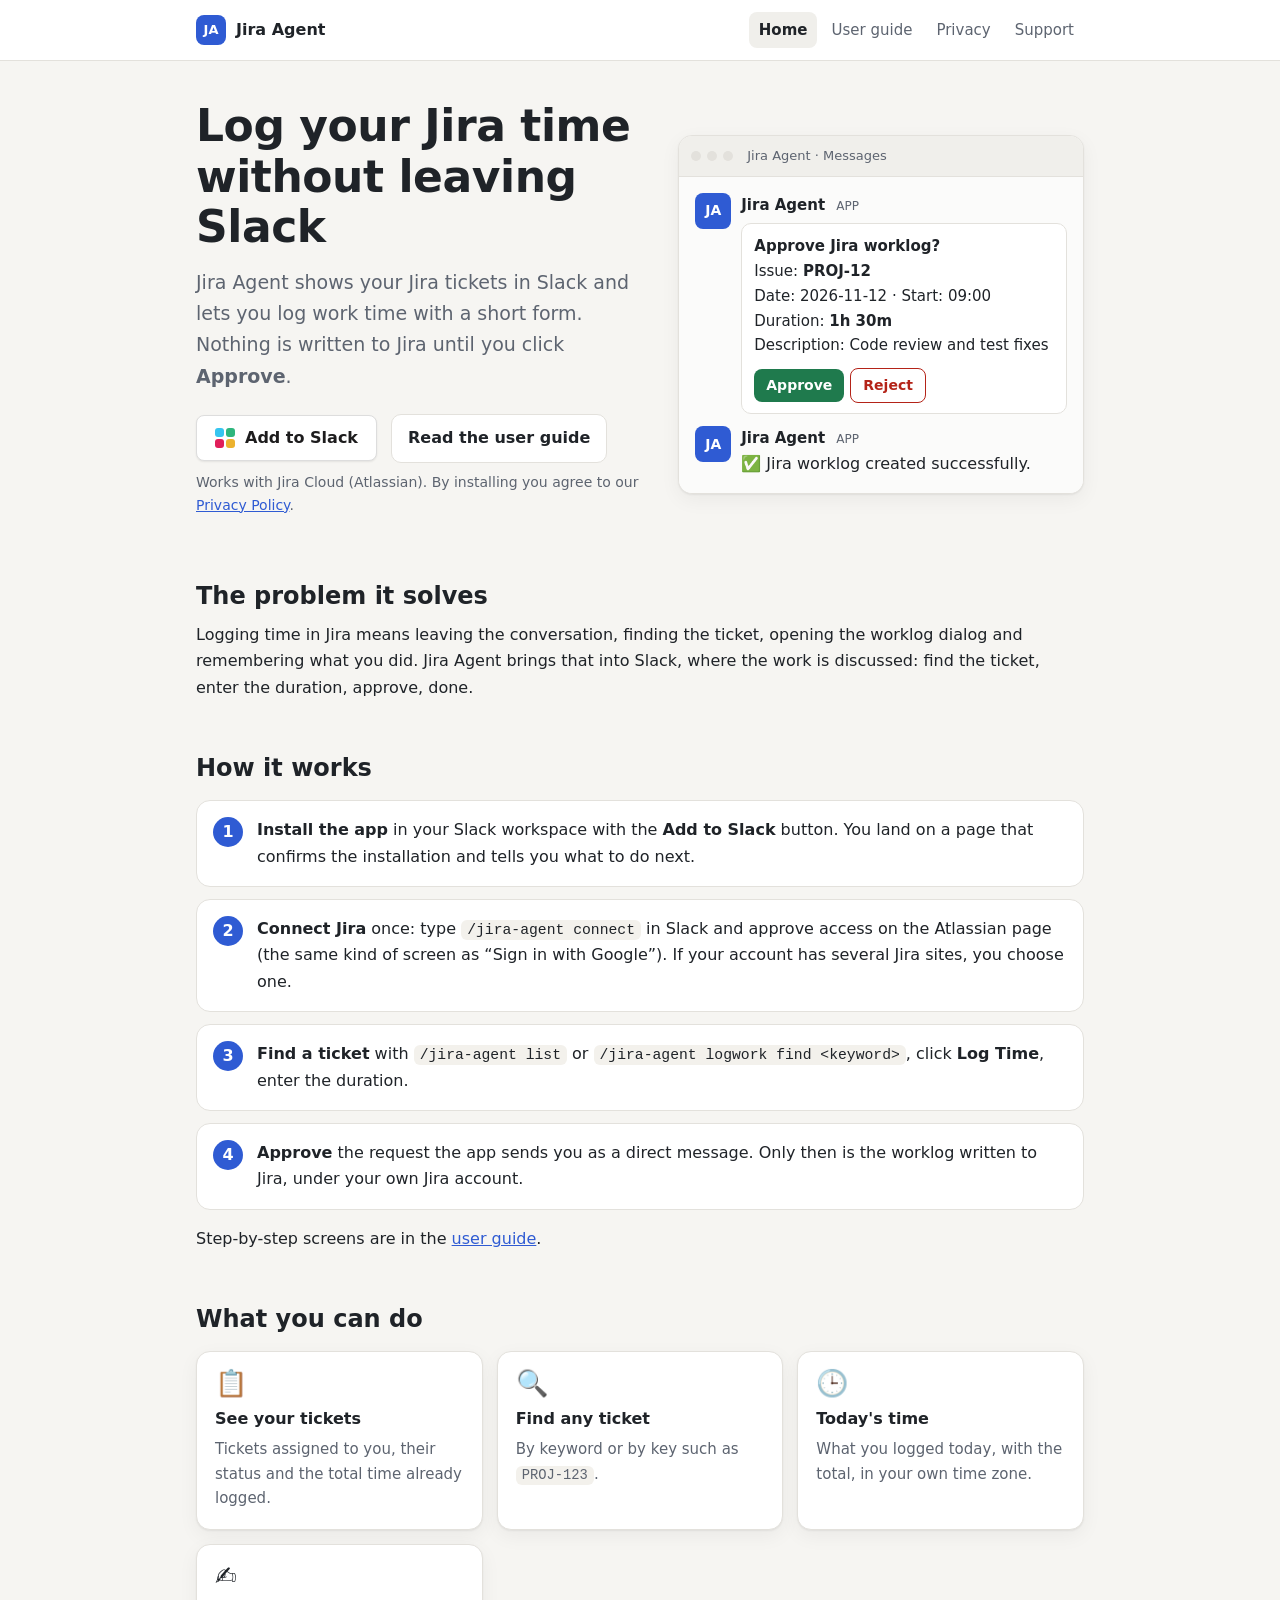
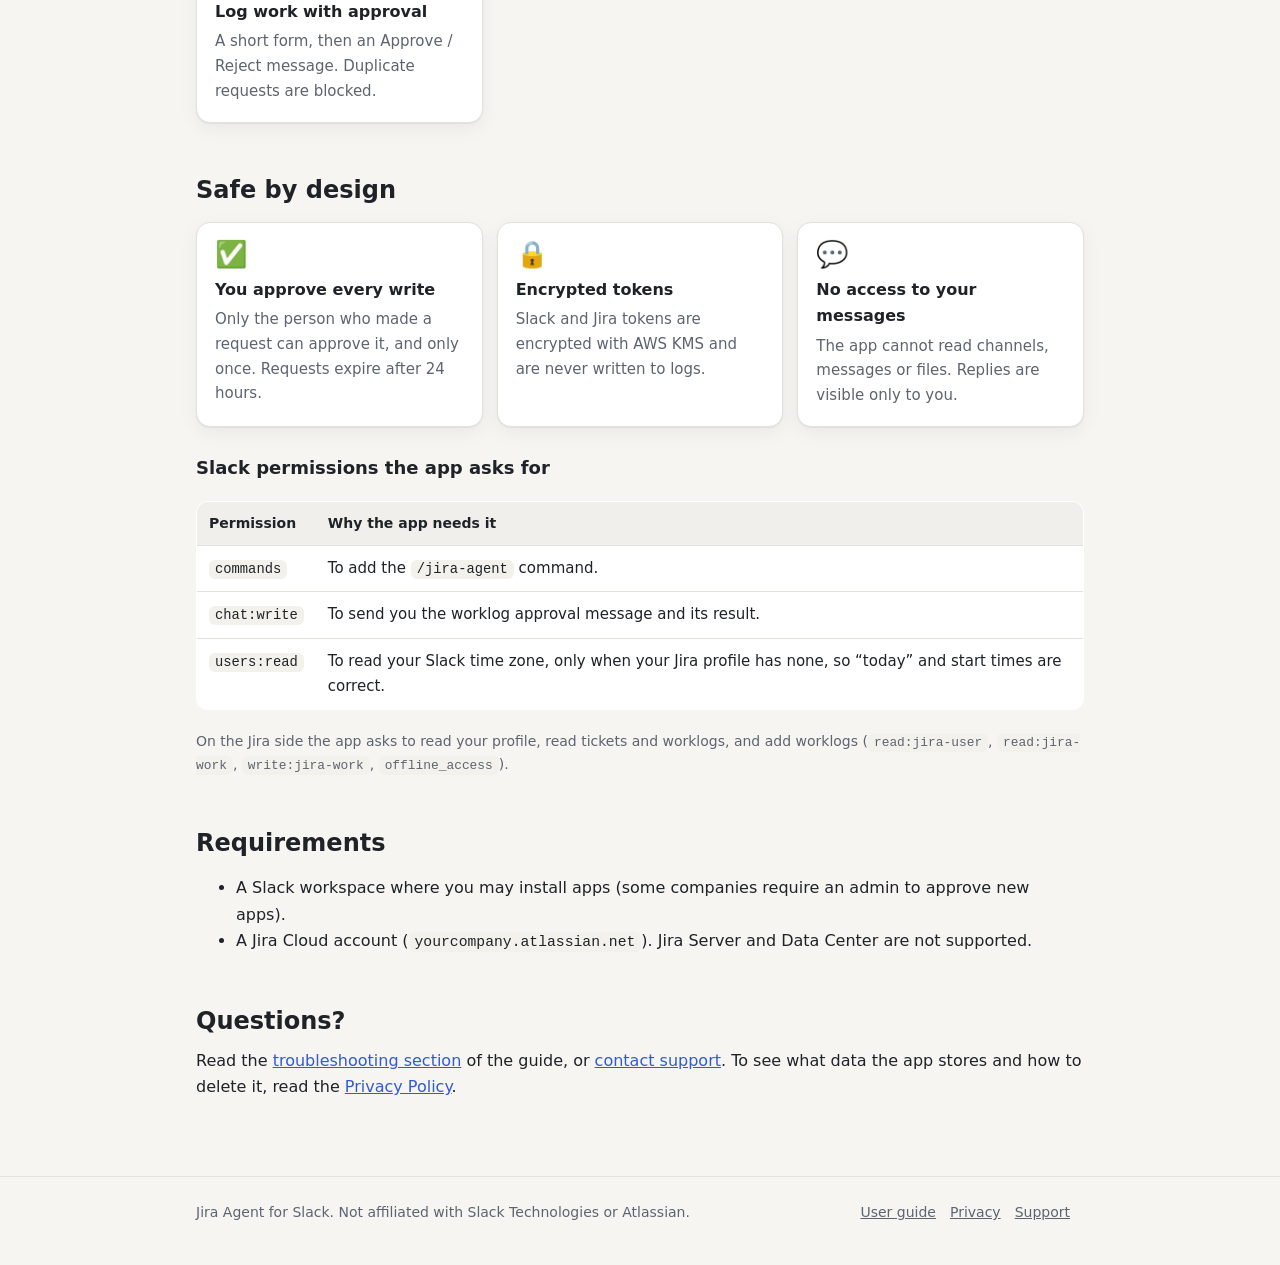
==== commit 255b1d5f: "add guide, privacy, support" ====
--- a/index.html
+++ b/index.html
@@ -3,500 +3,131 @@
 <head>
 <meta charset="utf-8">
 <meta name="viewport" content="width=device-width, initial-scale=1">
-<title>Jira Agent Guide</title>
-<style>
-  :root {
-    --bg: #f6f5f2; --paper: #ffffff; --ink: #1f2328; --muted: #5d6470; --line: #e3e1dc;
-    --accent: #2f5bd3; --accent-ink: #ffffff; --accent-soft: #e8eefc;
-    --ok: #1f7a4d; --ok-soft: #e4f4ec; --warn: #9a5b00; --warn-soft: #fdf1dc; --bad: #b42318; --bad-soft: #fde8e6;
-    --screen: #fbfbfa; --chip: #f0efeb; --code: #f3f1ec; --shadow: 0 1px 2px rgba(0,0,0,.06), 0 6px 20px rgba(0,0,0,.05);
-  }
-  @media (prefers-color-scheme: dark) {
-    :root:not([data-theme="light"]) {
-      --bg: #15171a; --paper: #1d2024; --ink: #e8e6e3; --muted: #a3a8b0; --line: #30343a;
-      --accent: #7b9cff; --accent-ink: #0f1420; --accent-soft: #232c45;
-      --ok: #5fcf96; --ok-soft: #1c3329; --warn: #f0b860; --warn-soft: #3a2e1a; --bad: #ff8a80; --bad-soft: #3d2120;
-      --screen: #24272c; --chip: #2a2e34; --code: #2a2d33; --shadow: none;
-    }
-  }
-  :root[data-theme="dark"] {
-    --bg: #15171a; --paper: #1d2024; --ink: #e8e6e3; --muted: #a3a8b0; --line: #30343a;
-    --accent: #7b9cff; --accent-ink: #0f1420; --accent-soft: #232c45;
-    --ok: #5fcf96; --ok-soft: #1c3329; --warn: #f0b860; --warn-soft: #3a2e1a; --bad: #ff8a80; --bad-soft: #3d2120;
-    --screen: #24272c; --chip: #2a2e34; --code: #2a2d33; --shadow: none;
-  }
-  * { box-sizing: border-box; }
-  html { -webkit-text-size-adjust: 100%; }
-  body {
-    margin: 0; background: var(--bg); color: var(--ink);
-    font: 16px/1.65 system-ui, -apple-system, "Segoe UI", Roboto, "Helvetica Neue", Arial, sans-serif;
-  }
-  .wrap { max-width: 860px; margin: 0 auto; padding: 32px 16px 64px; }
-  header.hero { padding: 8px 0 24px; border-bottom: 1px solid var(--line); margin-bottom: 28px; }
-  .eyebrow { color: var(--accent); font-weight: 600; font-size: 14px; letter-spacing: .02em; }
-  h1 { font-size: clamp(28px, 5vw, 38px); line-height: 1.2; margin: 6px 0 10px; }
-  h2 { font-size: 24px; line-height: 1.3; margin: 48px 0 8px; scroll-margin-top: 16px; }
-  h3 { font-size: 18px; margin: 28px 0 6px; }
-  p { margin: 8px 0 12px; }
-  .lead { font-size: 18px; color: var(--muted); max-width: 62ch; }
-  a { color: var(--accent); }
-  code, kbd {
-    font-family: ui-monospace, SFMono-Regular, Consolas, "Liberation Mono", monospace; font-size: .92em;
-    background: var(--code); padding: 2px 6px; border-radius: 6px; white-space: nowrap;
-  }
-  .num { display: inline-grid; place-items: center; width: 30px; height: 30px; border-radius: 50%;
-         background: var(--accent); color: var(--accent-ink); font-weight: 700; font-size: 15px; margin-right: 8px;
-         vertical-align: 2px; }
-
-  /* table of contents */
-  nav.toc { background: var(--paper); border: 1px solid var(--line); border-radius: 14px; padding: 16px 20px; box-shadow: var(--shadow); }
-  nav.toc strong { display: block; margin-bottom: 6px; }
-  nav.toc ol { margin: 0; padding-left: 22px; columns: 2; column-gap: 32px; }
-  nav.toc li { break-inside: avoid; padding: 2px 0; }
-  @media (max-width: 600px) { nav.toc ol { columns: 1; } }
-
-  /* feature cards */
-  .cards { display: grid; grid-template-columns: repeat(auto-fit, minmax(180px, 1fr)); gap: 12px; margin: 16px 0; }
-  .card { background: var(--paper); border: 1px solid var(--line); border-radius: 14px; padding: 16px; box-shadow: var(--shadow); }
-  .card .ico { font-size: 26px; line-height: 1; }
-  .card b { display: block; margin: 8px 0 2px; }
-  .card span { color: var(--muted); font-size: 14px; }
-
-  /* steps */
-  .steps { list-style: none; padding: 0; margin: 12px 0; counter-reset: s; }
-  .steps > li { counter-increment: s; position: relative; padding: 2px 0 14px 44px; }
-  .steps > li::before { content: counter(s); position: absolute; left: 0; top: 0; width: 30px; height: 30px; border-radius: 50%;
-    display: grid; place-items: center; background: var(--accent-soft); color: var(--accent); font-weight: 700; }
-
-  /* callouts */
-  .note { border-radius: 12px; padding: 12px 16px; margin: 16px 0; border: 1px solid transparent; }
-  .note.tip { background: var(--accent-soft); }
-  .note.ok { background: var(--ok-soft); }
-  .note.warn { background: var(--warn-soft); }
-  .note b:first-child { margin-right: 4px; }
-
-  /* figure frame */
-  figure { margin: 18px 0 24px; }
-  figcaption { color: var(--muted); font-size: 14px; margin-top: 8px; text-align: center; }
-  .screen { background: var(--paper); border: 1px solid var(--line); border-radius: 14px; overflow: hidden; box-shadow: var(--shadow); }
-  .bar { display: flex; align-items: center; gap: 6px; padding: 9px 12px; background: var(--chip); border-bottom: 1px solid var(--line);
-         font-size: 13px; color: var(--muted); }
-  .bar i { width: 10px; height: 10px; border-radius: 50%; background: var(--line); display: inline-block; }
-  .bar .title { margin-left: 8px; overflow: hidden; text-overflow: ellipsis; white-space: nowrap; }
-  .body { padding: 16px; background: var(--screen); }
-
-  /* chat mock */
-  .msg { display: flex; gap: 10px; margin: 0 0 14px; }
-  .msg:last-child { margin-bottom: 0; }
-  .avatar { flex: 0 0 36px; height: 36px; border-radius: 8px; display: grid; place-items: center; font-weight: 700; font-size: 14px; }
-  .avatar.me { background: #f4d7b5; color: #6b3d0b; }
-  .avatar.bot { background: var(--accent); color: var(--accent-ink); }
-  .msg .who { font-weight: 700; font-size: 15px; }
-  .msg .who small { font-weight: 400; color: var(--muted); margin-left: 6px; font-size: 12px; }
-  .msg .txt { font-size: 15px; overflow-wrap: anywhere; }
-  .only-you { font-size: 12px; color: var(--muted); margin-bottom: 2px; }
-  .blk { background: var(--paper); border: 1px solid var(--line); border-radius: 10px; padding: 10px 12px; margin-top: 6px; }
-  .row { display: flex; align-items: flex-start; justify-content: space-between; gap: 12px; padding: 8px 0; border-top: 1px solid var(--line); }
-  .row:first-of-type { border-top: 0; }
-  .row .meta { color: var(--muted); font-size: 13px; }
-  .link { color: var(--accent); font-weight: 600; text-decoration: underline; text-underline-offset: 2px; }
-  .btn { display: inline-block; border-radius: 8px; padding: 6px 12px; font-size: 14px; font-weight: 600; white-space: nowrap;
-         border: 1px solid var(--line); background: var(--paper); color: var(--ink); }
-  .btn.primary { background: var(--ok); border-color: var(--ok); color: #fff; }
-  .btn.blue { background: var(--accent); border-color: var(--accent); color: var(--accent-ink); }
-  .btn.danger { color: var(--bad); border-color: var(--bad); background: transparent; }
-  .composer { margin-top: 14px; border: 2px solid var(--accent); border-radius: 10px; padding: 10px 12px; font-family: ui-monospace, Consolas, monospace;
-              font-size: 15px; background: var(--paper); display: flex; justify-content: space-between; align-items: center; gap: 8px; }
-  .composer .send { font-family: system-ui, sans-serif; font-size: 12px; color: var(--muted); white-space: nowrap; }
-  .hl { outline: 3px solid var(--warn); outline-offset: 2px; border-radius: 8px; }
-
-  /* modal mock */
-  .modal { max-width: 460px; margin: 0 auto; background: var(--paper); border: 1px solid var(--line); border-radius: 12px; overflow: hidden; }
-  .modal h4 { margin: 0; padding: 14px 16px; border-bottom: 1px solid var(--line); font-size: 17px; }
-  .modal .f { padding: 8px 16px; }
-  .modal label { display: block; font-weight: 600; font-size: 14px; margin-bottom: 4px; }
-  .modal label small { font-weight: 400; color: var(--muted); }
-  .input { border: 1px solid var(--line); border-radius: 8px; padding: 7px 10px; font-size: 14px; background: var(--screen); min-height: 36px; }
-  .input.ph { color: var(--muted); }
-  .input.area { min-height: 56px; }
-  .modal .foot { display: flex; justify-content: flex-end; gap: 8px; padding: 12px 16px; border-top: 1px solid var(--line); }
-  .tag { display: inline-block; font-size: 11px; font-weight: 700; color: var(--warn); background: var(--warn-soft); border-radius: 6px; padding: 1px 6px; margin-left: 6px; vertical-align: 1px; }
-
-  /* web page mock */
-  .page { text-align: center; padding: 28px 16px; }
-  .page .big { font-size: 40px; line-height: 1; }
-  .page h5 { font-size: 20px; margin: 10px 0 6px; }
-  .page p { color: var(--muted); margin: 4px auto; max-width: 42ch; }
-  .consent { max-width: 420px; margin: 0 auto; text-align: left; }
-  .consent ul { margin: 6px 0 12px; padding-left: 20px; font-size: 14px; color: var(--muted); }
-  .select { border: 1px solid var(--line); border-radius: 8px; padding: 8px 10px; background: var(--paper); display: flex; justify-content: space-between; font-size: 14px; }
-
-  /* tables */
-  .tbl { width: 100%; border-collapse: collapse; margin: 12px 0; background: var(--paper); border-radius: 12px; overflow: hidden;
-         border: 1px solid var(--line); font-size: 15px; }
-  .tbl th, .tbl td { text-align: left; padding: 10px 12px; border-bottom: 1px solid var(--line); vertical-align: top; }
-  .tbl th { background: var(--chip); font-size: 14px; }
-  .tbl tr:last-child td { border-bottom: 0; }
-  .scroll { overflow-x: auto; }
-  @media (max-width: 600px) {
-    .tbl.stack thead { display: none; }
-    .tbl.stack, .tbl.stack tbody, .tbl.stack tr, .tbl.stack td { display: block; width: 100%; }
-    .tbl.stack tr { border-bottom: 1px solid var(--line); padding: 6px 0; }
-    .tbl.stack td { border: 0; padding: 4px 12px; }
-    .tbl.stack td::before { content: attr(data-l); display: block; font-size: 12px; color: var(--muted); font-weight: 600; }
-  }
-
-  details { background: var(--paper); border: 1px solid var(--line); border-radius: 12px; padding: 0 16px; margin: 8px 0; }
-  details summary { cursor: pointer; padding: 12px 0; font-weight: 600; list-style-position: outside; }
-  details[open] summary { border-bottom: 1px solid var(--line); margin-bottom: 8px; }
-  details > :last-child { margin-bottom: 14px; }
-
-  footer { margin-top: 56px; padding-top: 16px; border-top: 1px solid var(--line); color: var(--muted); font-size: 14px; }
-
-  @media print {
-    body { background: #fff; }
-    .screen, .card, nav.toc, details, .tbl { box-shadow: none; }
-    h2 { break-before: auto; }
-    figure, .note, details { break-inside: avoid; }
-    details { display: block; }
-  }
-</style>
+<title>Jira Agent for Slack</title>
+<meta name="description" content="Log Jira work time and see your Jira tickets without leaving Slack. Every worklog is written only after you approve it.">
+<link rel="stylesheet" href="assets/site.css">
 </head>
 <body>
+
+<header class="topbar">
+  <div class="wrap">
+    <a class="brand" href="index.html"><span class="logo">JA</span>Jira Agent</a>
+    <nav class="nav" aria-label="Main">
+      <a href="index.html" aria-current="page">Home</a>
+      <a href="guide.html">User guide</a>
+      <a href="privacy.html">Privacy</a>
+      <a href="support.html">Support</a>
+    </nav>
+  </div>
+</header>
+
+<main>
 <div class="wrap">
 
-<header class="hero">
-  <div class="eyebrow">User guide</div>
-  <h1>Log your Jira time right inside Slack</h1>
-  <p class="lead">Jira Agent lets you see your tickets and log work time to Jira without leaving Slack. All you need is a short command that starts with <code>/jira-agent</code>.</p>
-</header>
+  <section class="hero">
+    <div>
+      <h1>Log your Jira time without leaving Slack</h1>
+      <p class="lead">Jira Agent shows your Jira tickets in Slack and lets you log work time with a short form.
+        Nothing is written to Jira until you click <b>Approve</b>.</p>
+      <div class="cta">
+        <!-- Install link: GET /slack/install of the deployed stack (output SlackInstallUrl). Must stay on our
+             /slack/install route (it creates the one-time state), not Slack's "Sharable URL". -->
+        <a class="add-to-slack" href="https://uf0gl67koa.execute-api.ap-southeast-1.amazonaws.com/slack/install">
+          <span class="slack-mark" aria-hidden="true"><i></i><i></i><i></i><i></i></span>Add to Slack
+        </a>
+        <a class="btn" href="guide.html">Read the user guide</a>
+      </div>
+      <p class="small muted">Works with Jira Cloud (Atlassian). By installing you agree to our
+        <a href="privacy.html">Privacy Policy</a>.</p>
+    </div>
 
-<nav class="toc" aria-label="Contents">
-  <strong>Contents</strong>
-  <ol>
-    <li><a href="#what-it-does">What can Jira Agent do?</a></li>
-    <li><a href="#before-you-start">Before you start</a></li>
-    <li><a href="#connect">Connect your Jira account (once)</a></li>
-    <li><a href="#my-tickets">See your tickets</a></li>
-    <li><a href="#find-tickets">Find a ticket</a></li>
-    <li><a href="#today">See what you logged today</a></li>
-    <li><a href="#log-time">Log your work time</a></li>
-    <li><a href="#disconnect">Disconnect Jira</a></li>
-    <li><a href="#troubleshooting">If something goes wrong</a></li>
-    <li><a href="#cheat-sheet">Command cheat sheet</a></li>
-  </ol>
-</nav>
-
-<!-- 1 -->
-<h2 id="what-it-does"><span class="num">1</span>What can Jira Agent do?</h2>
-<div class="cards">
-  <div class="card"><div class="ico">📋</div><b>See your tickets</b><span>Your assigned tickets, their status and total time logged.</span></div>
-  <div class="card"><div class="ico">🔍</div><b>Find a ticket</b><span>By keyword or by ticket key such as PROJ-123.</span></div>
-  <div class="card"><div class="ico">🕒</div><b>Today's time</b><span>Everything you logged in Jira today.</span></div>
-  <div class="card"><div class="ico">✍️</div><b>Log work</b><span>Fill in a short form, click <b style="display:inline">Approve</b>, done.</span></div>
-</div>
-<div class="note ok"><b>Safe by design:</b> Jira Agent <b>never</b> writes to Jira on its own. Every time you log work you get a confirmation message, and nothing is saved until <b>you</b> click <b>Approve</b>.</div>
-
-<!-- 2 -->
-<h2 id="before-you-start"><span class="num">2</span>Before you start</h2>
-<p>You need two things:</p>
-<ul class="steps">
-  <li><b>Jira Agent installed in your company's Slack.</b><br>A Slack admin usually does this once for the whole company. If you type a command and see <i>“This Slack workspace hasn't installed the Jira app yet”</i>, click the <b>Install the app</b> link in that message, or ask your admin to install it.</li>
-  <li><b>A Jira (Atlassian) account</b> that you already use every day, for example <code>yourcompany.atlassian.net</code>.</li>
-</ul>
-<div class="note tip"><b>Tip:</b> In channels, every Jira Agent reply is marked <i>“Only visible to you”</i>, so you can type commands in any channel without disturbing anyone.</div>
-
-<!-- 3 -->
-<h2 id="connect"><span class="num">3</span>Connect your Jira account <small style="font-weight:400;color:var(--muted)">(one time only)</small></h2>
-<p>This step lets Jira Agent read your tickets and log time <b>under your name</b>. It works just like clicking “Sign in with Google” on a website.</p>
-
-<h3>Step 1 — Type the connect command</h3>
-<p>In the message box of any channel, type <code>/jira-agent connect</code> and press <kbd>Enter</kbd>.</p>
-<figure>
-  <div class="screen" role="img" aria-label="Slack screen: typing /jira-agent connect and receiving a Connect Jira link">
-    <div class="bar"><i></i><i></i><i></i><span class="title"># general</span></div>
-    <div class="body">
-      <div class="msg">
-        <div class="avatar bot">JA</div>
-        <div>
-          <div class="only-you">👁 Only visible to you</div>
-          <div class="who">Jira Agent <small>APP</small></div>
-          <div class="txt">Connect your Jira account: <span class="link hl">Connect Jira</span>. This link expires in 10 minutes and can only be used once.</div>
+    <div class="screen" role="img" aria-label="Example: Jira Agent asks you to approve a worklog in a Slack direct message">
+      <div class="bar"><i></i><i></i><i></i><span style="margin-left:8px">Jira Agent · Messages</span></div>
+      <div class="body">
+        <div class="msg">
+          <div class="avatar">JA</div>
+          <div style="flex:1;min-width:0">
+            <div class="who">Jira Agent <small>APP</small></div>
+            <div class="blk">
+              <b>Approve Jira worklog?</b><br>
+              Issue: <b>PROJ-12</b><br>Date: 2026-11-12 · Start: 09:00<br>Duration: <b>1h 30m</b><br>
+              Description: Code review and test fixes<br>
+              <span class="chip go">Approve</span><span class="chip no">Reject</span>
+            </div>
+          </div>
         </div>
-      </div>
-      <div class="composer"><span>/jira-agent connect</span><span class="send">Enter ↵</span></div>
-    </div>
-  </div>
-  <figcaption>Figure 1. Type the command and Jira Agent replies with a <b>Connect Jira</b> link (yellow outline).</figcaption>
-</figure>
-
-<h3>Step 2 — Click “Connect Jira” and allow access</h3>
-<p>Your browser opens an Atlassian page. If you are not signed in yet, sign in to your Jira account. Then:</p>
-<ol>
-  <li>In <b>“Use app on”</b>, pick your company's Jira site (if you only have one, it is already selected).</li>
-  <li>Click <b>Accept</b>.</li>
-</ol>
-<figure>
-  <div class="screen" role="img" aria-label="Atlassian permission page with a Jira site picker and an Accept button">
-    <div class="bar"><i></i><i></i><i></i><span class="title">auth.atlassian.com</span></div>
-    <div class="body">
-      <div class="consent">
-        <p style="margin-top:0"><b>Jira Agent</b> is requesting access to your Atlassian account.</p>
-        <label style="font-size:14px;font-weight:600">Use app on</label>
-        <div class="select hl"><span>yourcompany.atlassian.net</span><span>▾</span></div>
-        <ul>
-          <li>View your Jira profile</li>
-          <li>View tickets and worklogs</li>
-          <li>Add worklogs in Jira</li>
-        </ul>
-        <div style="display:flex;justify-content:flex-end;gap:8px"><span class="btn">Cancel</span><span class="btn blue hl">Accept</span></div>
-      </div>
-    </div>
-  </div>
-  <figcaption>Figure 2. Pick your company's Jira site and click <b>Accept</b>. (Illustration only; the real page may look slightly different.)</figcaption>
-</figure>
-
-<h3>Step 3 — Go back to Slack</h3>
-<p>When you see <b>“Jira connected successfully”</b>, you're done. You can close the tab and return to Slack.</p>
-<figure>
-  <div class="screen" role="img" aria-label="Page confirming that Jira is connected">
-    <div class="bar"><i></i><i></i><i></i><span class="title">Jira Agent</span></div>
-    <div class="body page">
-      <div class="big">✅</div>
-      <h5>Jira connected successfully</h5>
-      <p>Connected to Your Company. Return to Slack and run <code>/jira-agent list</code> or <code>/jira-agent logwork today</code>.</p>
-    </div>
-  </div>
-  <figcaption>Figure 3. Connected.</figcaption>
-</figure>
-<div class="note warn"><b>Note:</b> The <b>Connect Jira</b> link works <b>only once</b> and <b>expires after 10 minutes</b>. If you see <i>“This link has expired or has already been used”</i>, just type <code>/jira-agent connect</code> again to get a new link.</div>
-
-<!-- 4 -->
-<h2 id="my-tickets"><span class="num">4</span>See your tickets</h2>
-<p>Type <code>/jira-agent list</code>. After a few seconds you'll see up to 20 tickets assigned to you, most recently updated first.</p>
-<figure>
-  <div class="screen" role="img" aria-label="List of assigned tickets, each with a Log Time button">
-    <div class="bar"><i></i><i></i><i></i><span class="title"># general</span></div>
-    <div class="body">
-      <div class="msg">
-        <div class="avatar bot">JA</div>
-        <div style="flex:1;min-width:0">
-          <div class="only-you">👁 Only visible to you</div>
-          <div class="who">Jira Agent <small>APP</small></div>
-          <div class="txt"><b>Your assigned Jira tickets</b><br><span class="meta" style="color:var(--muted);font-size:13px">Showing up to 20 tickets, ordered by recently updated.</span></div>
-          <div class="blk">
-            <div class="row"><div><span class="link">PROJ-12 — Fix login bug</span><div class="meta">Status: In Progress · Total logged: <b>3h 30m</b></div></div><span class="btn primary hl">Log Time</span></div>
-            <div class="row"><div><span class="link">PROJ-8 — Monthly report page</span><div class="meta">Status: To Do · Total logged: <b>0m</b></div></div><span class="btn primary">Log Time</span></div>
-          </div>
+        <div class="msg">
+          <div class="avatar">JA</div>
+          <div><div class="who">Jira Agent <small>APP</small></div><div>✅ Jira worklog created successfully.</div></div>
         </div>
       </div>
     </div>
+  </section>
+
+  <h2>The problem it solves</h2>
+  <p>Logging time in Jira means leaving the conversation, finding the ticket, opening the worklog dialog and
+    remembering what you did. Jira Agent brings that into Slack, where the work is discussed: find the ticket,
+    enter the duration, approve, done.</p>
+
+  <h2>How it works</h2>
+  <ol class="steps">
+    <li><b>Install the app</b> in your Slack workspace with the <b>Add to Slack</b> button. You land on a page that
+      confirms the installation and tells you what to do next.</li>
+    <li><b>Connect Jira</b> once: type <code>/jira-agent connect</code> in Slack and approve access on the Atlassian
+      page (the same kind of screen as “Sign in with Google”). If your account has several Jira sites, you choose one.</li>
+    <li><b>Find a ticket</b> with <code>/jira-agent list</code> or <code>/jira-agent logwork find &lt;keyword&gt;</code>,
+      click <b>Log Time</b>, enter the duration.</li>
+    <li><b>Approve</b> the request the app sends you as a direct message. Only then is the worklog written to Jira,
+      under your own Jira account.</li>
+  </ol>
+  <p>Step-by-step screens are in the <a href="guide.html">user guide</a>.</p>
+
+  <h2>What you can do</h2>
+  <div class="grid">
+    <div class="card"><div class="ico">📋</div><b>See your tickets</b><p>Tickets assigned to you, their status and the total time already logged.</p></div>
+    <div class="card"><div class="ico">🔍</div><b>Find any ticket</b><p>By keyword or by key such as <code>PROJ-123</code>.</p></div>
+    <div class="card"><div class="ico">🕒</div><b>Today's time</b><p>What you logged today, with the total, in your own time zone.</p></div>
+    <div class="card"><div class="ico">✍️</div><b>Log work with approval</b><p>A short form, then an Approve / Reject message. Duplicate requests are blocked.</p></div>
   </div>
-  <figcaption>Figure 4. Click a ticket name to open it in Jira, or click <b>Log Time</b> to log time on that ticket.</figcaption>
-</figure>
 
-<!-- 5 -->
-<h2 id="find-tickets"><span class="num">5</span>Find a ticket</h2>
-<p>If the ticket isn't assigned to you, or you don't remember its key, type:</p>
-<p><code>/jira-agent logwork find</code> <i>keyword</i></p>
-<div class="scroll"><table class="tbl stack">
-  <thead><tr><th>You type</th><th>Jira Agent finds</th></tr></thead>
-  <tbody>
-    <tr><td data-l="You type"><code>/jira-agent logwork find login bug</code></td><td data-l="Jira Agent finds">Tickets containing words that start with “login” and “bug”</td></tr>
-    <tr><td data-l="You type"><code>/jira-agent logwork find PROJ-123</code></td><td data-l="Jira Agent finds">Ticket PROJ-123 itself (shown first)</td></tr>
-  </tbody>
-</table></div>
-<p>Results look like Figure 4, with a <b>Log Time</b> button on each ticket. If there are more than 20 results, add another keyword to narrow them down.</p>
+  <h2>Safe by design</h2>
+  <div class="grid">
+    <div class="card"><div class="ico">✅</div><b>You approve every write</b><p>Only the person who made a request can approve it, and only once. Requests expire after 24 hours.</p></div>
+    <div class="card"><div class="ico">🔒</div><b>Encrypted tokens</b><p>Slack and Jira tokens are encrypted with AWS KMS and are never written to logs.</p></div>
+    <div class="card"><div class="ico">💬</div><b>No access to your messages</b><p>The app cannot read channels, messages or files. Replies are visible only to you.</p></div>
+  </div>
 
-<!-- 6 -->
-<h2 id="today"><span class="num">6</span>See what you logged today</h2>
-<p>Type <code>/jira-agent logwork today</code> to see what you logged today and your total time.</p>
-<figure>
-  <div class="screen" role="img" aria-label="Today's worklogs with start time, duration and total">
-    <div class="bar"><i></i><i></i><i></i><span class="title"># general</span></div>
-    <div class="body">
-      <div class="msg">
-        <div class="avatar bot">JA</div>
-        <div style="flex:1;min-width:0">
-          <div class="only-you">👁 Only visible to you</div>
-          <div class="who">Jira Agent <small>APP</small></div>
-          <div class="blk">
-            <b>Jira Worklogs — 12/11/2026</b>
-            <div class="row"><div><span class="link">PROJ-12 Fix login bug</span><div class="meta">🕒 09:00 · 1h 30m<br>📝 Code review and test fixes</div></div><span class="btn primary">Log Time</span></div>
-            <div class="row"><div><span class="link">PROJ-8 Monthly report page</span><div class="meta">🕒 13:30 · 2h</div></div><span class="btn primary">Log Time</span></div>
-            <div class="row"><b>Total: 3h 30m</b></div>
-          </div>
-        </div>
-      </div>
-    </div>
-  </div>
-  <figcaption>Figure 5. Time logged today. The date is shown as day/month/year.</figcaption>
-</figure>
-<div class="note tip"><b>Time zone:</b> “Today” and start times follow <b>the time zone in your Jira profile</b>. If times look off, check your time zone under <i>Atlassian → Profile → Account settings</i>.</div>
+  <h3>Slack permissions the app asks for</h3>
+  <div class="scroll"><table class="stack">
+    <thead><tr><th>Permission</th><th>Why the app needs it</th></tr></thead>
+    <tbody>
+      <tr><td data-l="Permission"><code>commands</code></td><td data-l="Why">To add the <code>/jira-agent</code> command.</td></tr>
+      <tr><td data-l="Permission"><code>chat:write</code></td><td data-l="Why">To send you the worklog approval message and its result.</td></tr>
+      <tr><td data-l="Permission"><code>users:read</code></td><td data-l="Why">To read your Slack time zone, only when your Jira profile has none, so “today” and start times are correct.</td></tr>
+    </tbody>
+  </table></div>
+  <p class="small muted">On the Jira side the app asks to read your profile, read tickets and worklogs, and add worklogs
+    (<code>read:jira-user</code>, <code>read:jira-work</code>, <code>write:jira-work</code>, <code>offline_access</code>).</p>
 
-<!-- 7 -->
-<h2 id="log-time"><span class="num">7</span>Log your work time</h2>
-<p>Three steps: <b>open the form → fill it in → approve</b>.</p>
+  <h2>Requirements</h2>
+  <ul>
+    <li>A Slack workspace where you may install apps (some companies require an admin to approve new apps).</li>
+    <li>A Jira Cloud account (<code>yourcompany.atlassian.net</code>). Jira Server and Data Center are not supported.</li>
+  </ul>
 
-<h3>Step 1 — Open the Log Time form</h3>
-<p>Click the <b>Log Time</b> button next to a ticket in the results of <code>list</code>, <code>logwork find</code> or <code>logwork today</code> (Figures 4 and 5). The ticket key is filled in for you.</p>
+  <h2>Questions?</h2>
+  <p>Read the <a href="guide.html#troubleshooting">troubleshooting section</a> of the guide, or <a href="support.html">contact support</a>.
+    To see what data the app stores and how to delete it, read the <a href="privacy.html">Privacy Policy</a>.</p>
 
-<h3>Step 2 — Fill in the form and click “Log Time”</h3>
-<figure>
-  <div class="screen" role="img" aria-label="Log Time form with Issue, Date, Duration, Start Time, Description and Remaining estimate fields">
-    <div class="body">
-      <div class="modal">
-        <h4>Log Time</h4>
-        <div class="f"><label>Issue</label><div class="input">PROJ-12</div></div>
-        <div class="f"><label>Date</label><div class="input">📅 Nov 12, 2026</div></div>
-        <div class="f"><label>Duration <span class="tag">REQUIRED</span></label><div class="input hl">1h 30m</div></div>
-        <div class="f"><label>Start Time</label><div class="input">🕘 09:00</div></div>
-        <div class="f"><label>Description <small>(optional)</small></label><div class="input area ph">What did you work on?</div></div>
-        <div class="f"><label>Remaining estimate</label><div class="input">Use existing estimate ▾</div></div>
-        <div class="f"><label>New remaining estimate <small>(if selected above)</small></label><div class="input ph">e.g. 2h or 1d</div></div>
-        <div class="foot"><span class="btn">Cancel</span><span class="btn primary">Log Time</span></div>
-      </div>
-    </div>
-  </div>
-  <figcaption>Figure 6. The Log Time form. Usually you only need to enter the <b>Duration</b>; the other fields are already filled in.</figcaption>
-</figure>
-
-<div class="scroll"><table class="tbl stack">
-  <thead><tr><th>Field</th><th>What to enter</th></tr></thead>
-  <tbody>
-    <tr><td data-l="Field"><b>Issue</b></td><td data-l="What to enter">The ticket key, for example <code>PROJ-12</code>. Filled in for you when you click Log Time from a list.</td></tr>
-    <tr><td data-l="Field"><b>Date</b></td><td data-l="What to enter">The day you did the work. Defaults to today.</td></tr>
-    <tr><td data-l="Field"><b>Duration</b></td><td data-l="What to enter">How long you worked. See how to write it in the table below.</td></tr>
-    <tr><td data-l="Field"><b>Start Time</b></td><td data-l="What to enter">When you started. Defaults to 09:00.</td></tr>
-    <tr><td data-l="Field"><b>Description</b></td><td data-l="What to enter">Optional. A short note about what you did.</td></tr>
-    <tr><td data-l="Field"><b>Remaining estimate</b></td><td data-l="What to enter">
-      <b>Use existing estimate</b>: keep the remaining time as it is (pick this if you're not sure).<br>
-      <b>Adjust automatically</b>: Jira subtracts the time you just logged.<br>
-      <b>Set a new estimate</b>: type a new remaining time in the field below.</td></tr>
-  </tbody>
-</table></div>
-
-<h3>How to write the Duration</h3>
-<div class="scroll"><table class="tbl">
-  <thead><tr><th>You write</th><th>It means</th></tr></thead>
-  <tbody>
-    <tr><td><code>30m</code></td><td>30 minutes</td></tr>
-    <tr><td><code>2h</code></td><td>2 hours</td></tr>
-    <tr><td><code>1h 30m</code></td><td>1 hour 30 minutes</td></tr>
-    <tr><td><code>1d</code></td><td>1 working day = 8 hours</td></tr>
-  </tbody>
-</table></div>
-<p style="color:var(--muted);font-size:14px">The duration must be more than 0, and one entry can be at most 24 hours.</p>
-
-<h3>Step 3 — Confirm with “Approve”</h3>
-<p>After you click <b>Log Time</b>, Jira Agent sends you a <b>direct message (DM)</b>. Check the details, then click <b>Approve</b>.</p>
-<figure>
-  <div class="screen" role="img" aria-label="Direct message asking to approve a worklog, with Approve and Reject buttons">
-    <div class="bar"><i></i><i></i><i></i><span class="title">Jira Agent · Messages</span></div>
-    <div class="body">
-      <div class="msg">
-        <div class="avatar bot">JA</div>
-        <div style="flex:1;min-width:0">
-          <div class="who">Jira Agent <small>APP · 09:41</small></div>
-          <div class="blk">
-            <b>Approve Jira worklog?</b><br>
-            Issue: <b>PROJ-12</b><br>Date: 2026-11-12<br>Start: 09:00<br>Duration: <b>1h 30m</b><br>Description: Code review and test fixes
-            <div style="margin-top:10px;display:flex;gap:8px;flex-wrap:wrap"><span class="btn primary hl">Approve</span><span class="btn danger">Reject</span></div>
-          </div>
-        </div>
-      </div>
-      <div class="msg">
-        <div class="avatar bot">JA</div>
-        <div><div class="who">Jira Agent <small>APP · 09:41</small></div><div class="txt">✅ Jira worklog created successfully.</div></div>
-      </div>
-    </div>
-  </div>
-  <figcaption>Figure 7. Click <b>Approve</b> to save it to Jira, or <b>Reject</b> to cancel. The ✅ means it's saved.</figcaption>
-</figure>
-<div class="note warn"><b>Good to know:</b>
-  <ul style="margin:6px 0 0;padding-left:20px">
-    <li>Until you click <b>Approve</b>, <b>nothing</b> is saved in Jira.</li>
-    <li>A confirmation request <b>expires after 24 hours</b>. If it expires, log the time again.</li>
-    <li>Only the person who created the request can Approve or Reject it.</li>
-    <li>Sending the exact same request twice (same ticket, date, start time and duration) is blocked, so time is never logged twice.</li>
-  </ul>
 </div>
-
-<!-- 8 -->
-<h2 id="disconnect"><span class="num">8</span>Disconnect Jira</h2>
-<p>If you no longer use Jira Agent, or want to switch to another Jira account or site:</p>
-<ol>
-  <li>Type <code>/jira-agent disconnect</code>. Jira Agent removes your connection.</li>
-  <li><i>(Optional)</i> To fully revoke access, go to <b>Atlassian → Account settings → Connected apps</b> and remove Jira Agent.</li>
-</ol>
-<p>To connect again, or to switch to another Jira site, just type <code>/jira-agent connect</code> again. The new connection replaces the old one.</p>
-
-<!-- 9 -->
-<h2 id="troubleshooting"><span class="num">9</span>If something goes wrong</h2>
-<p>Click the message you see to find out what to do.</p>
-
-<details>
-  <summary>“This Slack workspace hasn't installed the Jira app yet”</summary>
-  <p>Jira Agent is not installed in your company's Slack yet. Click <b>Install the app</b> in the message, or ask your Slack admin to install it. If your company requires admin approval for apps, wait for the admin to approve it.</p>
-</details>
-<details>
-  <summary>“Your Jira account is not connected. Run /jira-agent connect first.”</summary>
-  <p>You haven't connected Jira yet, or your connection was removed. Follow <a href="#connect">section 3</a> again.</p>
-</details>
-<details>
-  <summary>“This link has expired or has already been used”</summary>
-  <p>The Connect Jira link is older than 10 minutes or was already clicked. Type <code>/jira-agent connect</code> to get a new link, click it <b>once</b>, and finish within 10 minutes.</p>
-</details>
-<details>
-  <summary>“Multiple Jira sites are available…”</summary>
-  <p>Your Atlassian account has given Jira Agent access to more than one Jira site. Go to <b>Atlassian → Account settings → Connected apps</b>, remove Jira Agent from the sites you don't use, then connect again. If it still fails, contact support.</p>
-</details>
-<details>
-  <summary>“I couldn't send you the approval … as a direct message”</summary>
-  <p>Jira Agent couldn't send you a direct message, so <b>nothing was saved</b>. In Slack, open <b>Jira Agent</b> under <i>Apps</i> in the left sidebar, open the <b>Messages</b> tab to start the conversation, then log the time again. If you can't see a Messages tab, contact your admin.</p>
-</details>
-<details>
-  <summary>“This approval is expired, already handled, or does not belong to you.”</summary>
-  <p>The request is older than 24 hours, was already approved or rejected, or belongs to someone else. If needed, log the time again.</p>
-</details>
-<details>
-  <summary>“An identical worklog request … is already waiting for approval”</summary>
-  <p>You already sent this exact request. Find the earlier confirmation message in your DM with Jira Agent and click <b>Approve</b> there.</p>
-</details>
-<details>
-  <summary>“Duration must look like 30m, 1h, 1h 30m, or 1d.”</summary>
-  <p>The Duration field isn't written correctly. See <a href="#log-time">how to write the Duration</a>.</p>
-</details>
-<details>
-  <summary>“The natural-language assistant is temporarily disabled”</summary>
-  <p>You typed something that isn't one of the available commands. Use the commands in the <a href="#cheat-sheet">cheat sheet</a> below.</p>
-</details>
-<details>
-  <summary>I typed a command but got no reply</summary>
-  <p>Wait a few seconds and try again. Check that you typed <code>/jira-agent</code> exactly (with the hyphen). If it still doesn't work, contact support and tell them when you tried.</p>
-</details>
-
-<!-- 10 -->
-<h2 id="cheat-sheet"><span class="num">10</span>Command cheat sheet</h2>
-<div class="scroll"><table class="tbl stack">
-  <thead><tr><th>Command</th><th>What it does</th></tr></thead>
-  <tbody>
-    <tr><td data-l="Command"><code>/jira-agent connect</code></td><td data-l="What it does">Connect your Jira account (one time)</td></tr>
-    <tr><td data-l="Command"><code>/jira-agent list</code></td><td data-l="What it does">See the tickets assigned to you</td></tr>
-    <tr><td data-l="Command"><code>/jira-agent logwork find</code> <i>keyword</i></td><td data-l="What it does">Find tickets by keyword or ticket key</td></tr>
-    <tr><td data-l="Command"><code>/jira-agent logwork today</code></td><td data-l="What it does">See the time you logged today</td></tr>
-    <tr><td data-l="Command"><b>Log Time</b> button</td><td data-l="What it does">Open the form to log time on a ticket</td></tr>
-    <tr><td data-l="Command"><code>/jira-agent disconnect</code></td><td data-l="What it does">Disconnect Jira</td></tr>
-  </tbody>
-</table></div>
-
-<div class="note ok"><b>Quick recap:</b> <code>connect</code> once → <code>list</code> → click <b>Log Time</b> → enter the <b>Duration</b> → click <b>Approve</b> in your DM.</div>
+</main>
 
 <footer>
-  Screens in this guide are illustrations; the real Slack and Atlassian screens may look slightly different.<br>
-  Need more help? Contact your Slack admin or your company's IT team.
+  <div class="wrap">
+    <span>Jira Agent for Slack. Not affiliated with Slack Technologies or Atlassian.</span>
+    <nav aria-label="Footer"><a href="guide.html">User guide</a><a href="privacy.html">Privacy</a><a href="support.html">Support</a></nav>
+  </div>
 </footer>
 
-</div>
 </body>
 </html>
--- a/assets/site.css
+++ b/assets/site.css
@@ -0,0 +1,135 @@
+/* Shared styles for the landing, privacy and support pages (guide.html keeps its own inline styles). */
+:root {
+  --bg: #f6f5f2; --paper: #ffffff; --ink: #1f2328; --muted: #5d6470; --line: #e3e1dc;
+  --accent: #2f5bd3; --accent-ink: #ffffff; --accent-soft: #e8eefc;
+  --ok: #1f7a4d; --ok-soft: #e4f4ec; --warn: #9a5b00; --warn-soft: #fdf1dc; --bad: #b42318;
+  --screen: #fbfbfa; --chip: #f0efeb; --code: #f3f1ec;
+  --shadow: 0 1px 2px rgba(0,0,0,.06), 0 6px 20px rgba(0,0,0,.05);
+}
+@media (prefers-color-scheme: dark) {
+  :root:not([data-theme="light"]) {
+    --bg: #15171a; --paper: #1d2024; --ink: #e8e6e3; --muted: #a3a8b0; --line: #30343a;
+    --accent: #7b9cff; --accent-ink: #0f1420; --accent-soft: #232c45;
+    --ok: #5fcf96; --ok-soft: #1c3329; --warn: #f0b860; --warn-soft: #3a2e1a; --bad: #ff8a80;
+    --screen: #24272c; --chip: #2a2e34; --code: #2a2d33; --shadow: none;
+  }
+}
+:root[data-theme="dark"] {
+  --bg: #15171a; --paper: #1d2024; --ink: #e8e6e3; --muted: #a3a8b0; --line: #30343a;
+  --accent: #7b9cff; --accent-ink: #0f1420; --accent-soft: #232c45;
+  --ok: #5fcf96; --ok-soft: #1c3329; --warn: #f0b860; --warn-soft: #3a2e1a; --bad: #ff8a80;
+  --screen: #24272c; --chip: #2a2e34; --code: #2a2d33; --shadow: none;
+}
+* { box-sizing: border-box; }
+html { -webkit-text-size-adjust: 100%; }
+body {
+  margin: 0; background: var(--bg); color: var(--ink);
+  font: 16px/1.65 system-ui, -apple-system, "Segoe UI", Roboto, "Helvetica Neue", Arial, sans-serif;
+}
+a { color: var(--accent); }
+code {
+  font-family: ui-monospace, SFMono-Regular, Consolas, "Liberation Mono", monospace; font-size: .92em;
+  background: var(--code); padding: 2px 6px; border-radius: 6px;
+}
+.wrap { max-width: 920px; margin: 0 auto; padding: 0 16px; }
+
+/* top bar */
+.topbar { border-bottom: 1px solid var(--line); background: var(--paper); }
+.topbar .wrap { display: flex; align-items: center; justify-content: space-between; gap: 12px; min-height: 60px; flex-wrap: wrap; }
+.brand { display: flex; align-items: center; gap: 10px; font-weight: 700; color: var(--ink); text-decoration: none; }
+.brand .logo { width: 30px; height: 30px; border-radius: 8px; background: var(--accent); color: var(--accent-ink);
+               display: grid; place-items: center; font-size: 13px; font-weight: 800; }
+.nav { display: flex; gap: 4px; flex-wrap: wrap; }
+.nav a { color: var(--muted); text-decoration: none; padding: 6px 10px; border-radius: 8px; font-size: 15px; }
+.nav a:hover { background: var(--chip); color: var(--ink); }
+.nav a[aria-current="page"] { color: var(--ink); background: var(--chip); font-weight: 600; }
+
+main { padding: 40px 0 64px; }
+h1 { font-size: clamp(30px, 5.5vw, 44px); line-height: 1.15; margin: 0 0 14px; letter-spacing: -.01em; }
+h2 { font-size: 24px; line-height: 1.3; margin: 52px 0 10px; scroll-margin-top: 16px; }
+h3 { font-size: 18px; margin: 26px 0 6px; }
+p { margin: 8px 0 12px; }
+.lead { font-size: 19px; color: var(--muted); max-width: 60ch; }
+.muted { color: var(--muted); }
+.small { font-size: 14px; }
+
+/* hero */
+.hero { display: grid; grid-template-columns: 1.1fr 1fr; gap: 36px; align-items: center; }
+@media (max-width: 760px) { .hero { grid-template-columns: 1fr; } }
+.cta { display: flex; gap: 14px; align-items: center; flex-wrap: wrap; margin: 22px 0 8px; }
+.btn { display: inline-block; border-radius: 10px; padding: 10px 16px; font-weight: 600; text-decoration: none;
+       border: 1px solid var(--line); background: var(--paper); color: var(--ink); }
+.btn:hover { border-color: var(--muted); }
+/* "Add to Slack" button in plain HTML/CSS (no external image, so it always renders). */
+.add-to-slack { display: inline-flex; align-items: center; gap: 10px; height: 46px; padding: 0 18px; border-radius: 8px;
+                background: #ffffff; color: #1d1c1d; border: 1px solid #dddddd; font-weight: 700; font-size: 16px;
+                text-decoration: none; box-shadow: 0 1px 2px rgba(0,0,0,.08); }
+.add-to-slack:hover { box-shadow: 0 2px 6px rgba(0,0,0,.15); }
+.slack-mark { display: grid; grid-template-columns: 9px 9px; gap: 2px; }
+.slack-mark i { width: 9px; height: 9px; border-radius: 3px; display: block; }
+.slack-mark i:nth-child(1) { background: #36c5f0; }
+.slack-mark i:nth-child(2) { background: #2eb67d; }
+.slack-mark i:nth-child(3) { background: #e01e5a; }
+.slack-mark i:nth-child(4) { background: #ecb22e; }
+
+/* cards / grids */
+.grid { display: grid; grid-template-columns: repeat(auto-fit, minmax(220px, 1fr)); gap: 14px; margin: 16px 0; }
+.card { background: var(--paper); border: 1px solid var(--line); border-radius: 14px; padding: 18px; box-shadow: var(--shadow); }
+.card .ico { font-size: 26px; line-height: 1; }
+.card > b { display: block; margin: 10px 0 4px; }
+.card > b:first-child { margin-top: 0; }
+.card p { margin: 0; color: var(--muted); font-size: 15px; }
+.steps { counter-reset: s; list-style: none; padding: 0; margin: 16px 0; display: grid; gap: 12px; }
+.steps li { counter-increment: s; position: relative; padding: 16px 16px 16px 60px; background: var(--paper);
+            border: 1px solid var(--line); border-radius: 14px; }
+.steps li::before { content: counter(s); position: absolute; left: 16px; top: 16px; width: 30px; height: 30px; border-radius: 50%;
+                    display: grid; place-items: center; background: var(--accent); color: var(--accent-ink); font-weight: 700; }
+.note { border-radius: 12px; padding: 12px 16px; margin: 16px 0; }
+.note.ok { background: var(--ok-soft); }
+.note.tip { background: var(--accent-soft); }
+.note.warn { background: var(--warn-soft); }
+
+/* Slack-like mock */
+.screen { background: var(--paper); border: 1px solid var(--line); border-radius: 14px; overflow: hidden; box-shadow: var(--shadow); }
+.bar { display: flex; align-items: center; gap: 6px; padding: 9px 12px; background: var(--chip); border-bottom: 1px solid var(--line);
+       font-size: 13px; color: var(--muted); }
+.bar i { width: 10px; height: 10px; border-radius: 50%; background: var(--line); display: inline-block; }
+.screen .body { padding: 16px; background: var(--screen); }
+.msg { display: flex; gap: 10px; }
+.msg + .msg { margin-top: 12px; }
+.avatar { flex: 0 0 36px; height: 36px; border-radius: 8px; display: grid; place-items: center; font-weight: 700; font-size: 14px;
+          background: var(--accent); color: var(--accent-ink); }
+.who { font-weight: 700; font-size: 15px; }
+.who small { font-weight: 400; color: var(--muted); margin-left: 6px; font-size: 12px; }
+.blk { background: var(--paper); border: 1px solid var(--line); border-radius: 10px; padding: 10px 12px; margin-top: 6px; font-size: 15px; }
+.chip { display: inline-block; border-radius: 8px; padding: 5px 12px; font-size: 14px; font-weight: 600; margin-top: 10px; margin-right: 6px; }
+.chip.go { background: var(--ok); color: #fff; }
+.chip.no { border: 1px solid var(--bad); color: var(--bad); }
+
+/* tables */
+.scroll { overflow-x: auto; }
+table { width: 100%; border-collapse: collapse; margin: 12px 0; background: var(--paper); border: 1px solid var(--line);
+        border-radius: 12px; overflow: hidden; font-size: 15px; }
+th, td { text-align: left; padding: 10px 12px; border-bottom: 1px solid var(--line); vertical-align: top; }
+th { background: var(--chip); font-size: 14px; }
+tr:last-child td { border-bottom: 0; }
+@media (max-width: 600px) {
+  table.stack thead { display: none; }
+  table.stack, table.stack tbody, table.stack tr, table.stack td { display: block; width: 100%; }
+  table.stack tr { border-bottom: 1px solid var(--line); padding: 6px 0; }
+  table.stack td { border: 0; padding: 4px 12px; }
+  table.stack td::before { content: attr(data-l); display: block; font-size: 12px; color: var(--muted); font-weight: 600; }
+}
+
+/* legal pages */
+.doc { max-width: 760px; }
+.doc ul { padding-left: 22px; }
+.doc li { margin: 4px 0; }
+.toc { background: var(--paper); border: 1px solid var(--line); border-radius: 14px; padding: 14px 20px; margin: 20px 0; }
+.toc ol { margin: 6px 0 0; padding-left: 22px; columns: 2; column-gap: 28px; }
+@media (max-width: 600px) { .toc ol { columns: 1; } }
+.contact { font-size: 20px; font-weight: 700; }
+
+footer { border-top: 1px solid var(--line); padding: 24px 0 40px; color: var(--muted); font-size: 14px; }
+footer .wrap { display: flex; gap: 16px; justify-content: space-between; flex-wrap: wrap; }
+footer nav a { color: var(--muted); margin-right: 14px; }
